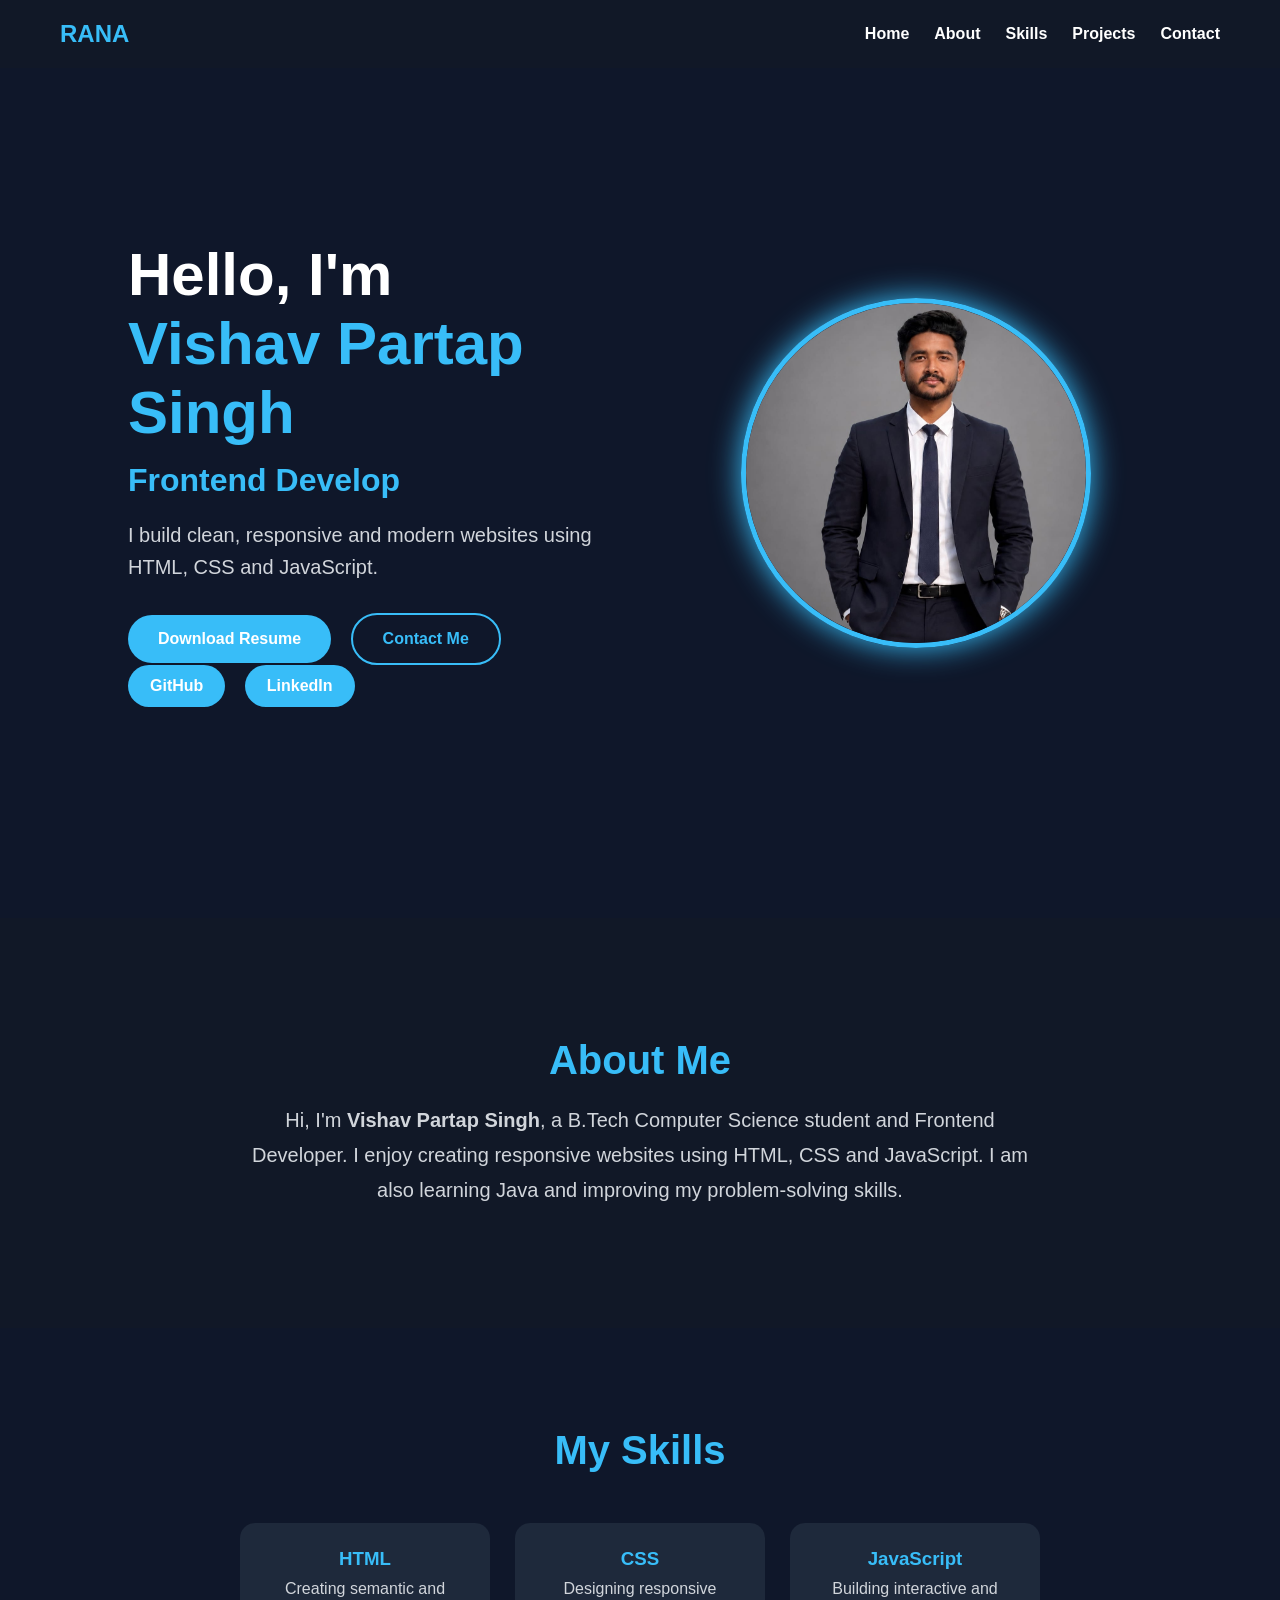
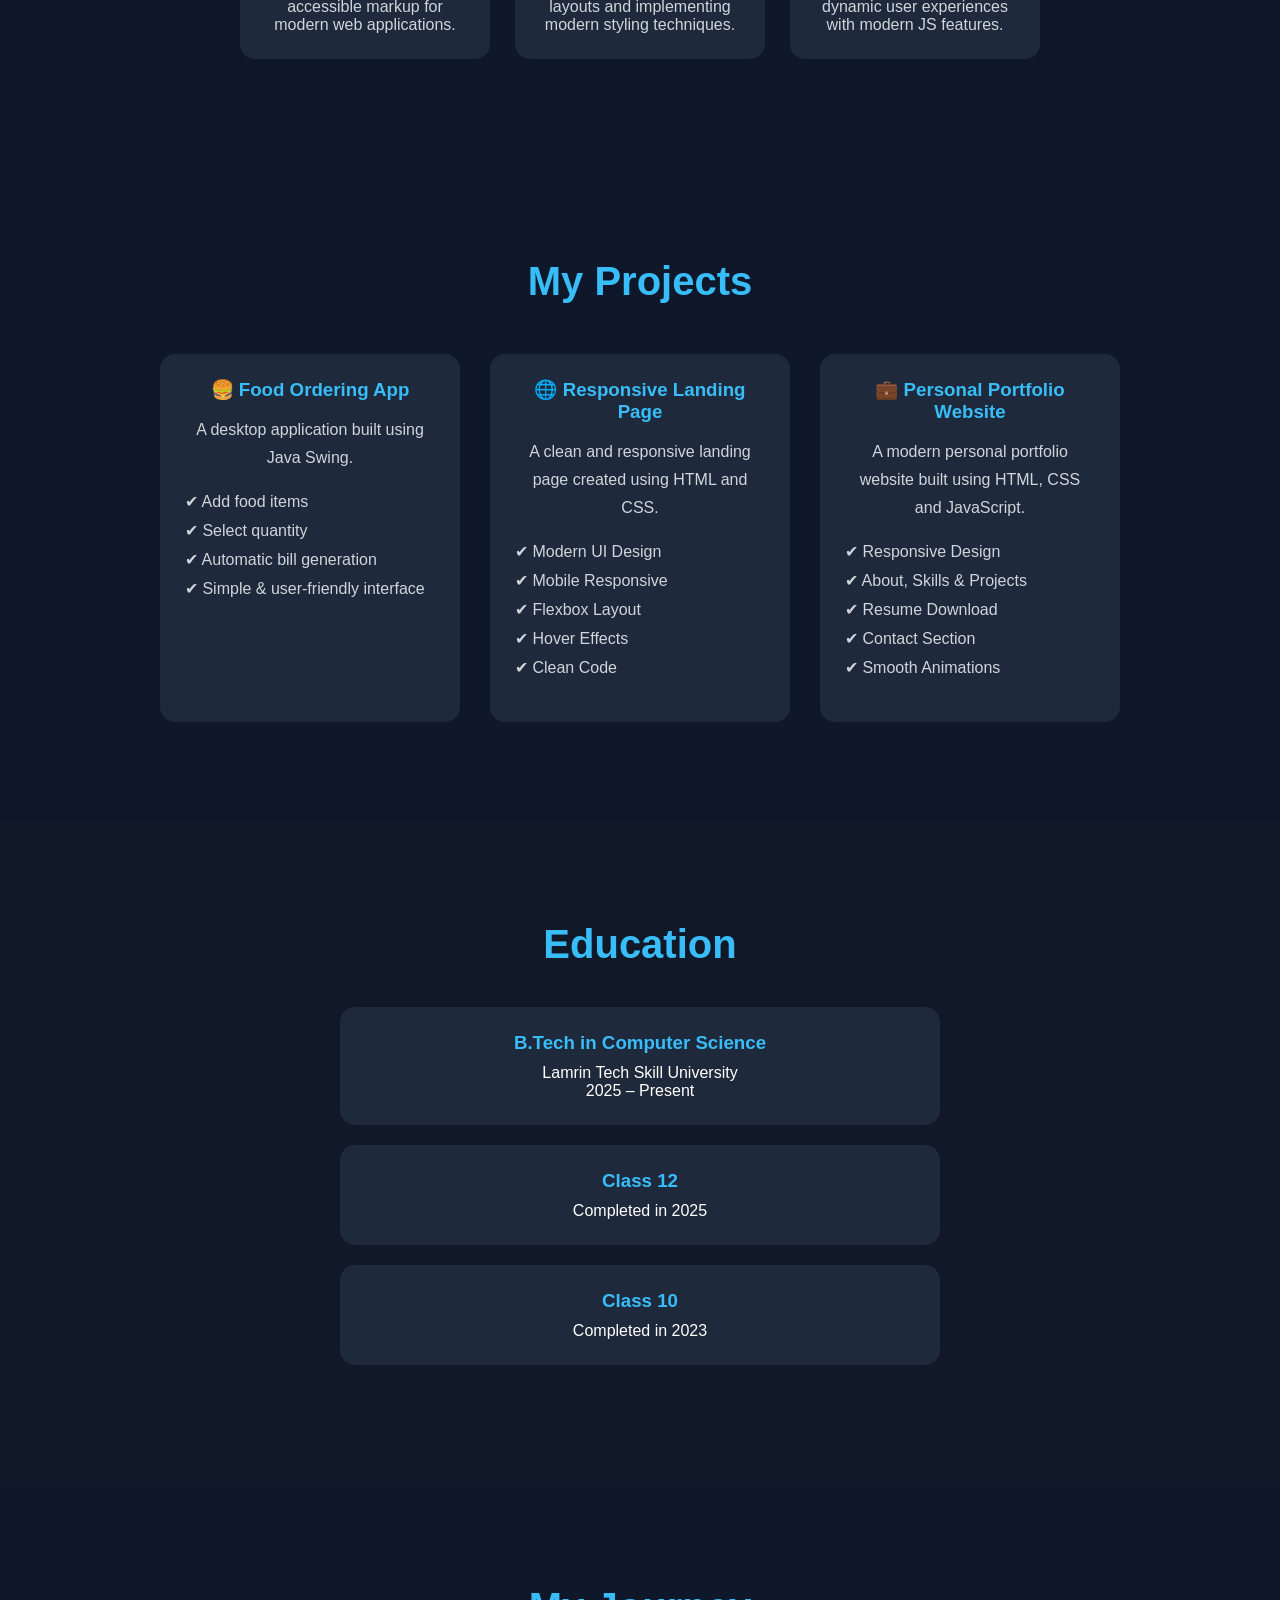
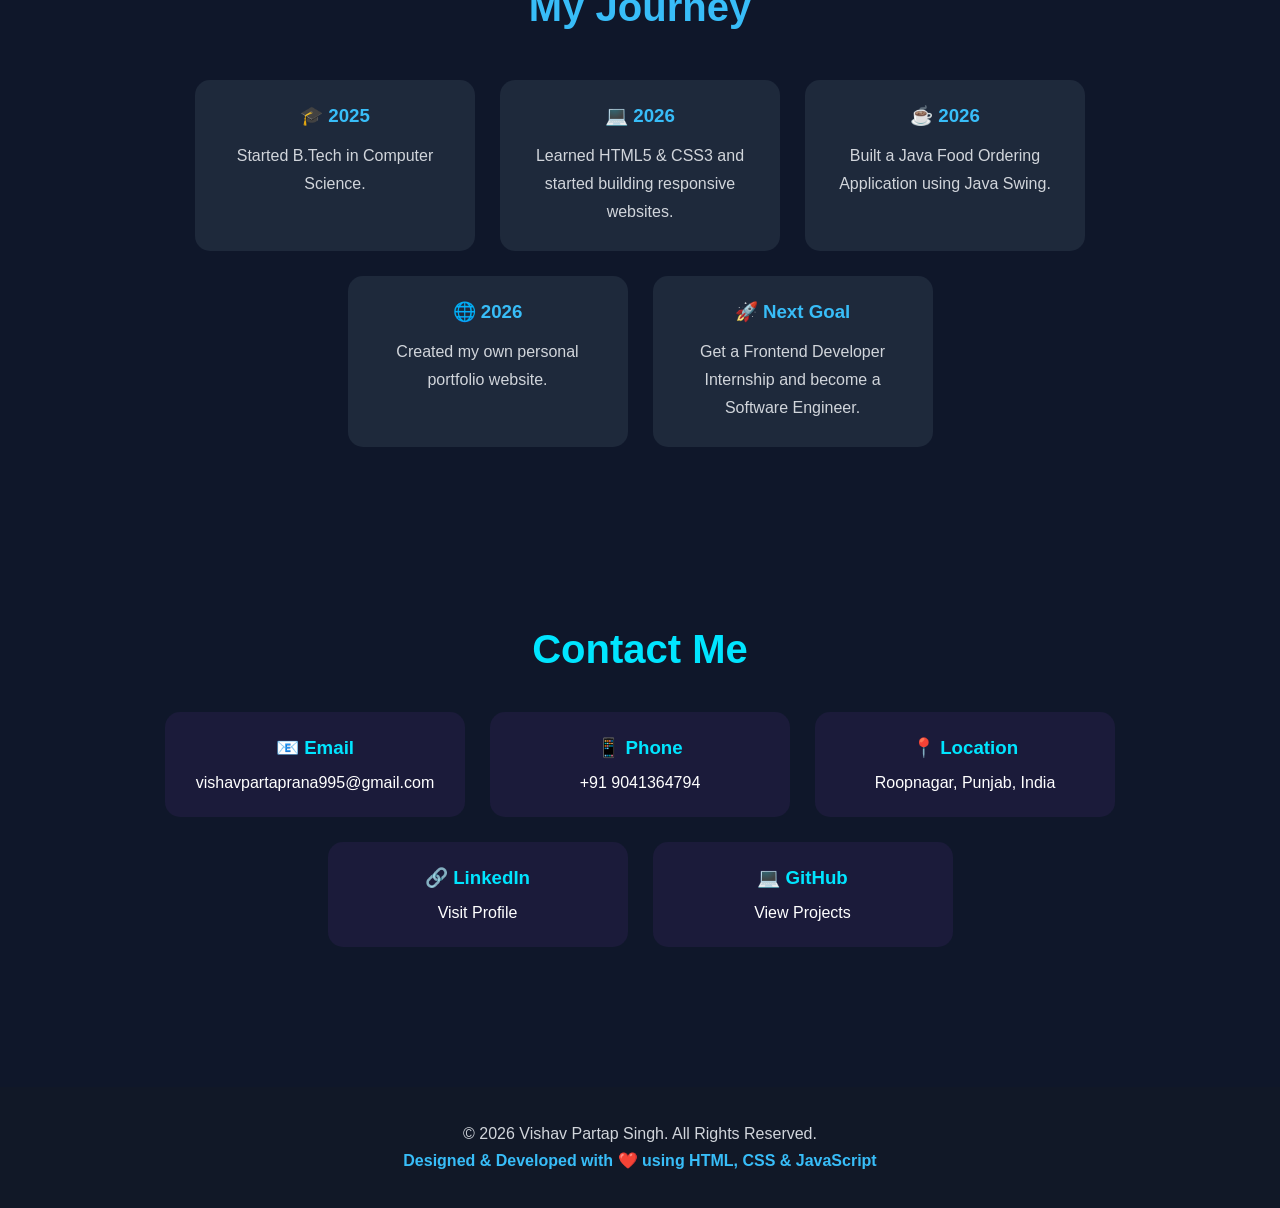
==== index.html @ 8d8c2c5f "Add files via upload" ====
<!DOCTYPE html>
<html lang="en">
<head>
    <meta charset="UTF-8">
    <meta name="viewport" content="width=device-width, initial-scale=1.0">
    <title>Vishav Partap Singh | Portfolio</title>

    <link rel="stylesheet" href="style.css">
</head>
<body>

<header>
    <nav>
        <h2>RANA</h2>

        <ul>
            <li><a href="#home">Home</a></li>
            <li><a href="#about">About</a></li>
            <li><a href="#skills">Skills</a></li>
            <li><a href="#projects">Projects</a></li>
            <li><a href="#contact">Contact</a></li>
        </ul>
    </nav>
</header>

<section id="home">
    <div class="hero">

        <div class="hero-text">
            <h1>Hello, I'm <span>Vishav Partap Singh</span></h1>

           <h2><span id="typing"></span></h2>

            <p>
                I build clean, responsive and modern websites using HTML, CSS and JavaScript.
            </p>

          <a href="resume.pdf/VISHAV RESUME 2026.pdf" download class="btn">
    Download Resume
</a>

<a href="mailto:vishavpartaprana995@gmail.com" class="btn2">
    Contact Me
</a>

<div class="social-links">
    <a href="https://github.com/vishavpartaprana995-lgtm" target="_blank">GitHub</a>
    <a href="https://linkedin.com/in/vishav-partap-singh-bb63ab277" target="_blank">LinkedIn</a>
</div>

        </div>

        <div class="hero-image">
           <img src="profile.jpg" alt="Vishav Partap Singh">
        </div>

    </div>
</section>

<section id="about">
    <h2>About Me</h2>

    <p>
        Hi, I'm <b>Vishav Partap Singh</b>, a B.Tech Computer Science student and Frontend Developer. I enjoy creating responsive websites using HTML, CSS and JavaScript. I am also learning Java and improving my problem-solving skills.
    </p>
</section>

<section id="skills">
    <h2>My Skills</h2>

    <div class="skills-container">
        <div class="skill-card">
            <h3>HTML</h3>
            <p>Creating semantic and accessible markup for modern web applications.</p>
        </div>

        <div class="skill-card">
            <h3>CSS</h3>
            <p>Designing responsive layouts and implementing modern styling techniques.</p>
        </div>

        <div class="skill-card">
            <h3>JavaScript</h3>
            <p>Building interactive and dynamic user experiences with modern JS features.</p>
        </div>
    </div>
</section>

<section id="projects">

    <h2>My Projects</h2>

    <div class="projects-container">

        <div class="project-card">
    <h3>🍔 Food Ordering App</h3>

    <p>
        A desktop application built using Java Swing.
    </p>

    <ul>
        <li>✔ Add food items</li>
        <li>✔ Select quantity</li>
        <li>✔ Automatic bill generation</li>
        <li>✔ Simple & user-friendly interface</li>
    </ul>

</div>

        <div class="project-card">
    <h3>🌐 Responsive Landing Page</h3>

    <p>
        A clean and responsive landing page created using HTML and CSS.
    </p>

    <ul>
        <li>✔ Modern UI Design</li>
        <li>✔ Mobile Responsive</li>
        <li>✔ Flexbox Layout</li>
        <li>✔ Hover Effects</li>
        <li>✔ Clean Code</li>
    </ul>

</div>

        <div class="project-card">
    <h3>💼 Personal Portfolio Website</h3>

    <p>
        A modern personal portfolio website built using HTML, CSS and JavaScript.
    </p>

    <ul>
        <li>✔ Responsive Design</li>
        <li>✔ About, Skills & Projects</li>
        <li>✔ Resume Download</li>
        <li>✔ Contact Section</li>
        <li>✔ Smooth Animations</li>
    </ul>

</div>

</section>

<section id="education">

    <h2>Education</h2>

    <div class="education-card">
        <h3>B.Tech in Computer Science</h3>
        <p>Lamrin Tech Skill University</p>
        <p>2025 – Present</p>
    </div>

    <div class="education-card">
        <h3>Class 12</h3>
        <p>Completed in 2025</p>
    </div>

    <div class="education-card">
        <h3>Class 10</h3>
        <p>Completed in 2023</p>
    </div>

</section>

<section id="journey">

    <h2>My Journey</h2>

    <div class="journey-container">

        <div class="journey-card">
            <h3>🎓 2025</h3>
            <p>Started B.Tech in Computer Science.</p>
        </div>

        <div class="journey-card">
            <h3>💻 2026</h3>
            <p>Learned HTML5 & CSS3 and started building responsive websites.</p>
        </div>

        <div class="journey-card">
            <h3>☕ 2026</h3>
            <p>Built a Java Food Ordering Application using Java Swing.</p>
        </div>

        <div class="journey-card">
            <h3>🌐 2026</h3>
            <p>Created my own personal portfolio website.</p>
        </div>

        <div class="journey-card">
            <h3>🚀 Next Goal</h3>
            <p>Get a Frontend Developer Internship and become a Software Engineer.</p>
        </div>

    </div>

</section>

<section id="contact">
    <h2>Contact Me</h2>

    <div class="contact-container">

        <div class="contact-box">
            <h3>📧 Email</h3>
            <p>vishavpartaprana995@gmail.com</p>
        </div>

        <div class="contact-box">
            <h3>📱 Phone</h3>
            <p>+91 9041364794</p>
        </div>

        <div class="contact-box">
            <h3>📍 Location</h3>
            <p>Roopnagar, Punjab, India</p>
        </div>

        <div class="contact-box">
            <h3>🔗 LinkedIn</h3>
            <a href="https://www.linkedin.com/in/vishav-partap-singh-bb63ab277?utm_source=share_via&utm_content=profile&utm_medium=member_android" target="_blank">Visit Profile</a>
        </div>

        <div class="contact-box">
            <h3>💻 GitHub</h3>
            <a href="https://github.com/vishavpartap" target="_blank">View Projects</a>
        </div>

    </div>
</section>

<footer>
    <p>© 2026 Vishav Partap Singh. All Rights Reserved.</p>

    <p>Designed & Developed with ❤️ using HTML, CSS & JavaScript</p>
</footer>

<script src="script.js"></script>

</body>
</html>
---- style.css ----
*{
    margin:0;
    padding:0;
    box-sizing:border-box;
    font-family:Arial, sans-serif;
}

body{
    background:#0f172a;
    color:white;
}

header{
    background:#111827;
    padding:20px 60px;
    position:sticky;
    top:0;
    z-index:1000;
}

nav{
    display:flex;
    justify-content:space-between;
    align-items:center;
}

nav h2{
    color:#38bdf8;
}

nav ul{
    display:flex;
    list-style:none;
}

nav ul li{
    margin-left:25px;
}

nav ul li a{
    color:white;
    text-decoration:none;
    font-weight:bold;
}

nav ul li a:hover{
    color:#38bdf8;
}

.hero{
    margin-bottom:40px;
    min-height:90vh;
    display:flex;
    justify-content:space-between;
    align-items:center;
    padding:0 10%;
    gap:80px;
}

.hero-text{
    flex:1;
    max-width:600px;
}

.hero-text h1{
    font-size:60px;
    margin-bottom:15px;
}

.hero-text span{
    color:#38bdf8;
}

.hero-text h2{
    font-size:32px;
    margin-bottom:20px;
}

.hero-text p{
    font-size:20px;
    color:#d1d5db;
    margin-bottom:30px;
    line-height:1.6;
}

.hero-image{
    flex:1;
    display:flex;
    justify-content:center;
}

.hero-image img{
    width:350px;
    height:350px;
    object-fit:cover;
    border-radius:50%;
    border:5px solid #38bdf8;
    box-shadow:0 0 30px #38bdf8;
}

button{
    background:#38bdf8;
    color:white;
    border:none;
    padding:15px 35px;
    border-radius:30px;
    font-size:18px;
    cursor:pointer;
}

button:hover{
    background:#0ea5e9;
}

#about{
    padding:100px 10%;
    text-align:center;
    background:#111827;
}

#about h2{
    font-size:40px;
    color:#38bdf8;
    margin-bottom:25px;
}

#about p{
    max-width:800px;
    margin:auto;
    font-size:20px;
    line-height:35px;
    color:#d1d5db;
}

#skills{
    padding:100px 10%;
    text-align:center;
}

#skills h2{
    color:#38bdf8;
    font-size:40px;
    margin-bottom:50px;
}

.skills-container{
    display:flex;
    justify-content:center;
    gap:25px;
    flex-wrap:wrap;
}

.skill-card{
    width:250px;
    background:#1e293b;
    padding:25px;
    border-radius:15px;
    transition:0.3s;
}

.skill-card:hover{
    transform:translateY(-10px);
    box-shadow:0 0 20px #38bdf8;
}

.skill-card h3{
    color:#38bdf8;
    margin-bottom:10px;
}

.skill-card p{
    color:#d1d5db;
}
#about{
    padding:120px 10%;
    background:#111827;
    text-align:center;
}

#about h2{
    font-size:40px;
    color:#38bdf8;
    margin-bottom:20px;
}

#about p{
    max-width:800px;
    margin:auto;
    font-size:20px;
    color:#d1d5db;
    line-height:35px;
}
#projects{
    padding:100px 10%;
    background:#0f172a;
    text-align:center;
}

#projects h2{
    font-size:40px;
    color:#38bdf8;
    margin-bottom:50px;
}

.projects-container{
    display:flex;
    justify-content:center;
    gap:30px;
    flex-wrap:wrap;
}

.project-card{
    width:300px;
    background:#1e293b;
    padding:25px;
    border-radius:15px;
    transition:0.3s;
}

.project-card:hover{
    transform:translateY(-10px);
    box-shadow:0 0 20px #38bdf8;
}

.project-card h3{
    color:#38bdf8;
    margin-bottom:15px;
}

.project-card p{
    color:#d1d5db;
    line-height:28px;
}
#contact{
    padding:80px 10%;
    text-align:center;
}

#contact h2{
    font-size:40px;
    margin-bottom:40px;
    color:#00e5ff;
}

.contact-container{
    display:flex;
    flex-wrap:wrap;
    justify-content:center;
    gap:25px;
}

.contact-box{
    width:300px;
    background:#1b1b3a;
    padding:25px;
    border-radius:15px;
    transition:.3s;
    overflow-wrap: break-word;
}

.contact-box:hover{
    transform:translateY(-8px);
    box-shadow:0 0 20px #00e5ff;
}

.contact-box h3{
    margin-bottom:15px;
    color:#00e5ff;
}

.contact-box p,
.contact-box a{
    color:white;
    text-decoration:none;
    word-break: breal-all;
}
footer{
    background:#111827;
    text-align:center;
    padding:30px 20px;
    margin-top:60px;
}

footer p{
    color:#d1d5db;
    margin:8px 0;
    font-size:16px;
}

footer p:last-child{
    color:#38bdf8;
    font-weight:bold;
}
.btn{
    display:inline-block;
    background:#38bdf8;
    color:white;
    padding:15px 30px;
    border-radius:30px;
    text-decoration:none;
    margin-right:15px;
    transition:0.3s;
    font-weight:bold;
}

.btn:hover{
    background:#0ea5e9;
    transform:translateY(-5px);
}

.btn2{
    display:inline-block;
    background:transparent;
    color:#38bdf8;
    border:2px solid #38bdf8;
    padding:15px 30px;
    border-radius:30px;
    text-decoration:none;
    transition:0.3s;
    font-weight:bold;
}

.btn2:hover{
    background:#38bdf8;
    color:white;
}
#typing{
    color:#38bdf8;
    font-weight:bold;
}
#education{
    padding:100px 10%;
    text-align:center;
    background:#111827;
}

#education h2{
    color:#38bdf8;
    font-size:40px;
    margin-bottom:40px;
}

.education-card{
    max-width:600px;
    margin:20px auto;
    background:#1e293b;
    padding:25px;
    border-radius:15px;
    transition:.3s;
}

.education-card:hover{
    transform:translateY(-8px);
    box-shadow:0 0 20px #38bdf8;
}

.education-card h3{
    color:#38bdf8;
    margin-bottom:10px;
}
.social-links a{
    display:inline-block;
    margin-right:15px;
    padding:12px 22px;
    background:#38bdf8;
    color:white;
    border-radius:30px;
    text-decoration:none;
    transition:0.3s;
    font-weight:bold;
}

.social-links a:hover{
    background:#0ea5e9;
    transform:translateY(-5px);
}
.hero-image img{
    animation: float 3s ease-in-out infinite;
}

@keyframes float{
    0%{
        transform:translateY(0px);
    }

    50%{
        transform:translateY(-15px);
    }

    100%{
        transform:translateY(0px);
    }
}
body{
    animation:fadeIn 1s;
}

@keyframes fadeIn{
    from{
        opacity:0;
    }

    to{
        opacity:1;
    }
}
#journey{
    padding:100px 10%;
    background:#0f172a;
    text-align:center;
}

#journey h2{
    color:#38bdf8;
    font-size:40px;
    margin-bottom:50px;
}

.journey-container{
    display:flex;
    flex-wrap:wrap;
    justify-content:center;
    gap:25px;
}

.journey-card{
    width:280px;
    background:#1e293b;
    padding:25px;
    border-radius:15px;
    transition:0.3s;
}

.journey-card:hover{
    transform:translateY(-10px);
    box-shadow:0 0 20px #38bdf8;
}

.journey-card h3{
    color:#38bdf8;
    margin-bottom:15px;
}

.journey-card p{
    color:#d1d5db;
    line-height:28px;
}
.project-card ul{
    list-style:none;
    text-align:left;
    margin:20px 0;
}

.project-card li{
    margin:10px 0;
    color:#d1d5db;
}
@media(max-width:768px){

    nav{
        flex-direction:column;
    }

    nav ul{
        flex-direction:column;
        gap:15px;
        margin-top:20px;
    }

    .hero{
        flex-direction:column-reverse;
        text-align:center;
        padding:50px 10%;
    }

    .hero-text h1{
        font-size:40px;
    }

    .hero-image img{
        width:250px;
        margin-bottom:30px;
    }

    .skills-container,
    .projects-container,
    .contact-container{
        flex-direction:column;
        align-items:center;
    }

    .skill-card,
    .project-card,
    .contact-box{
        width:100%;
        max-width:350px;
    }
}
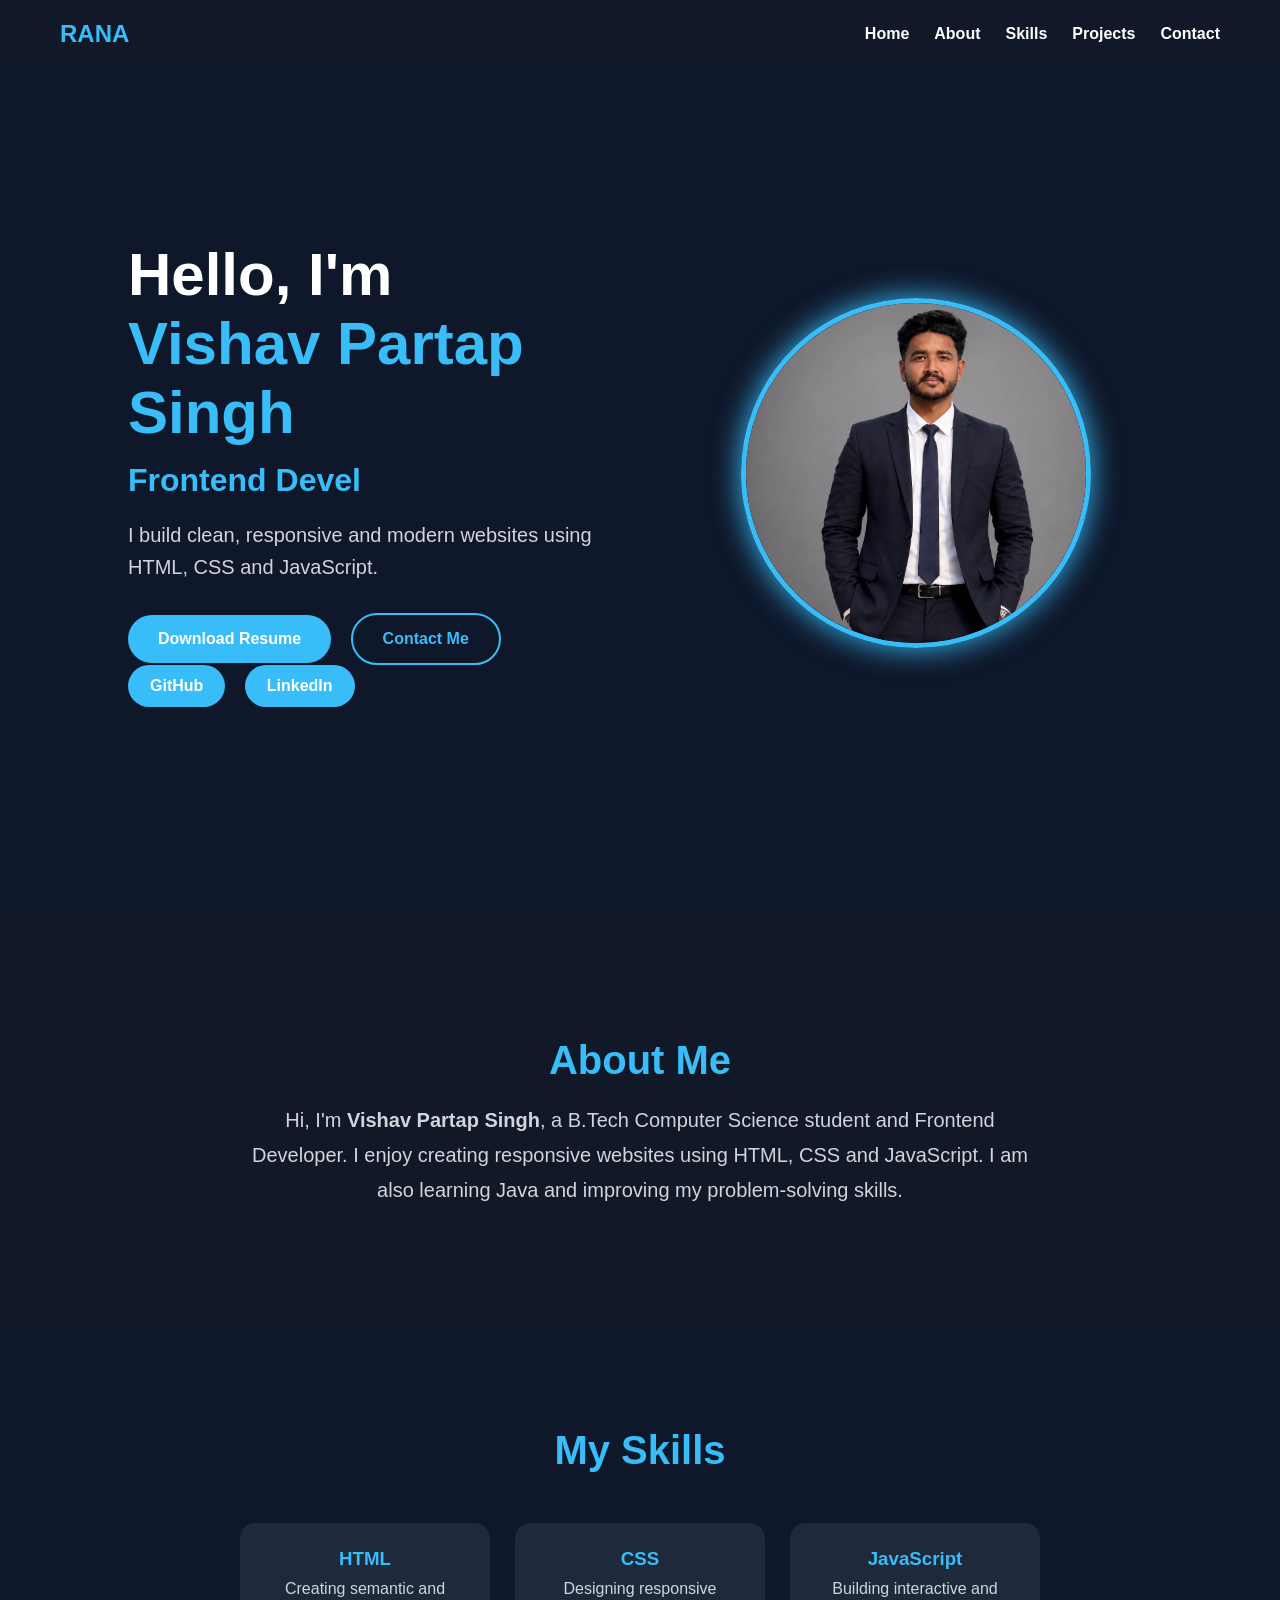
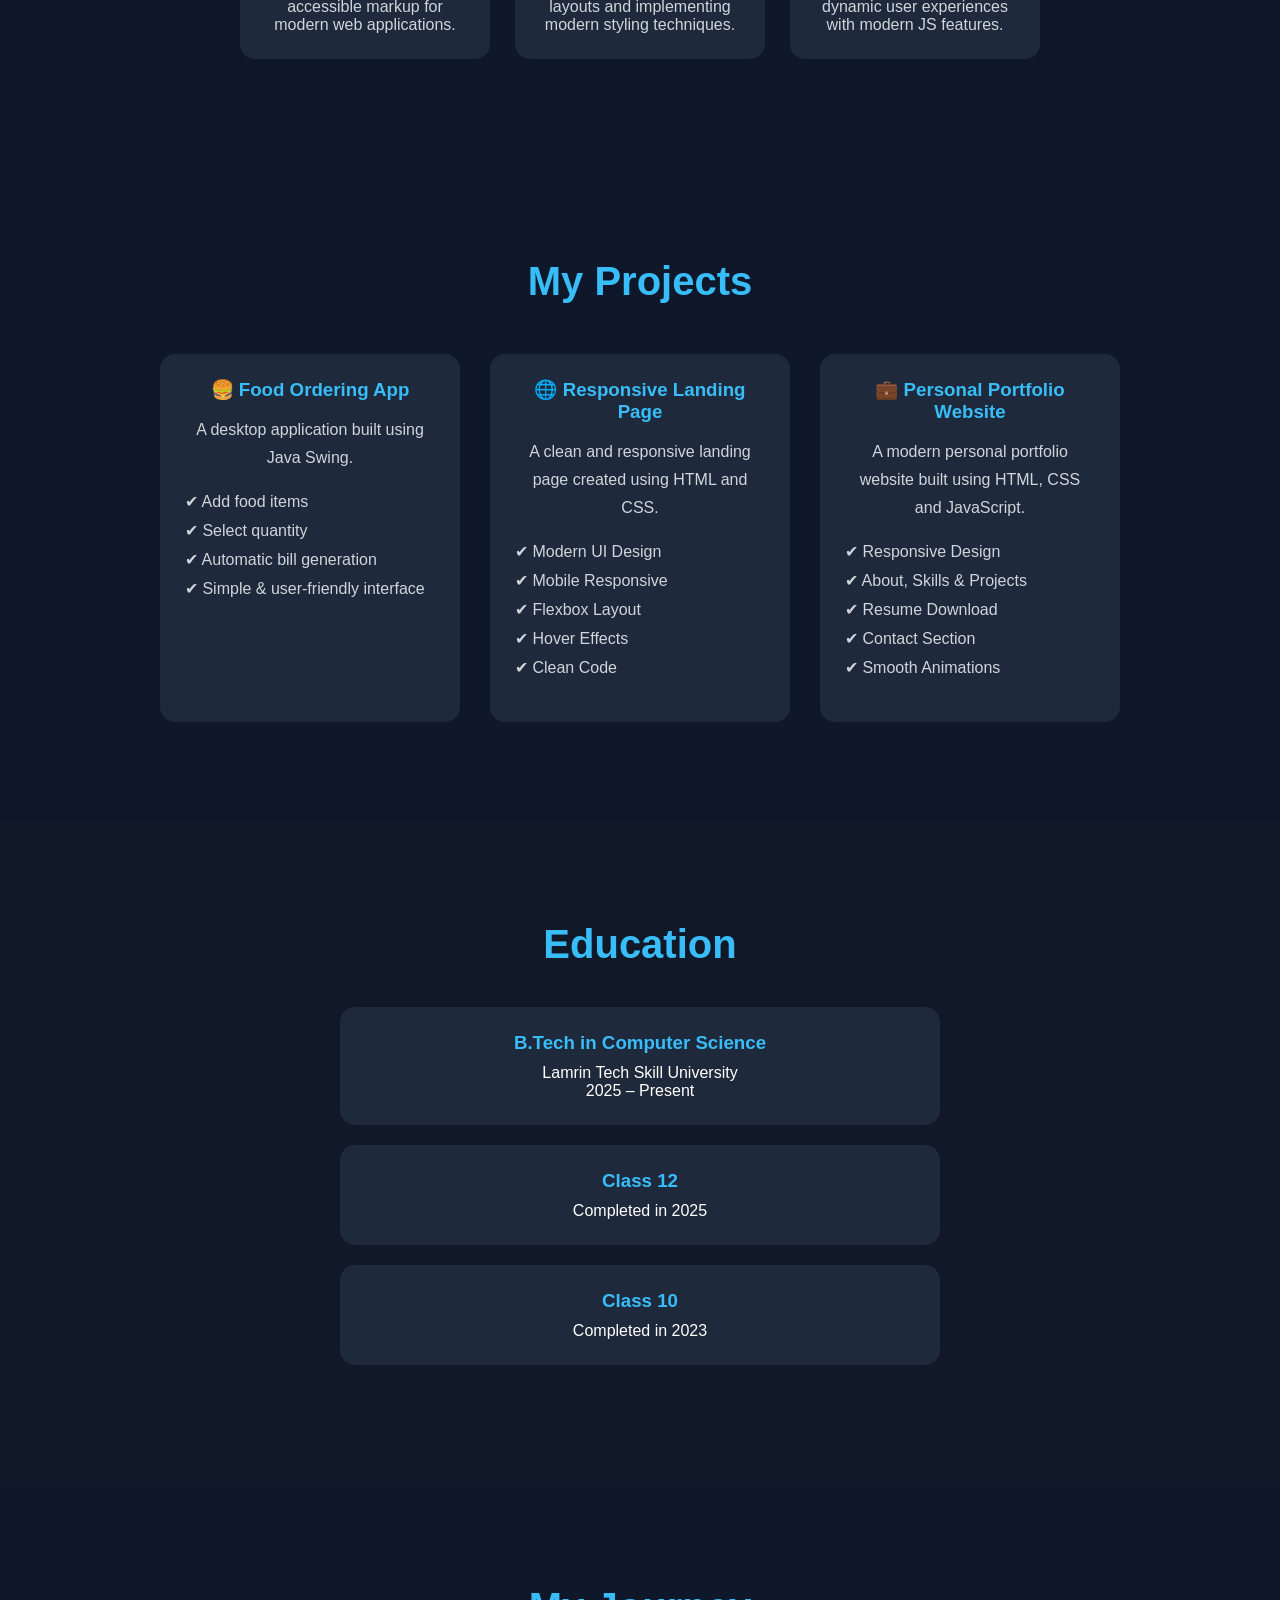
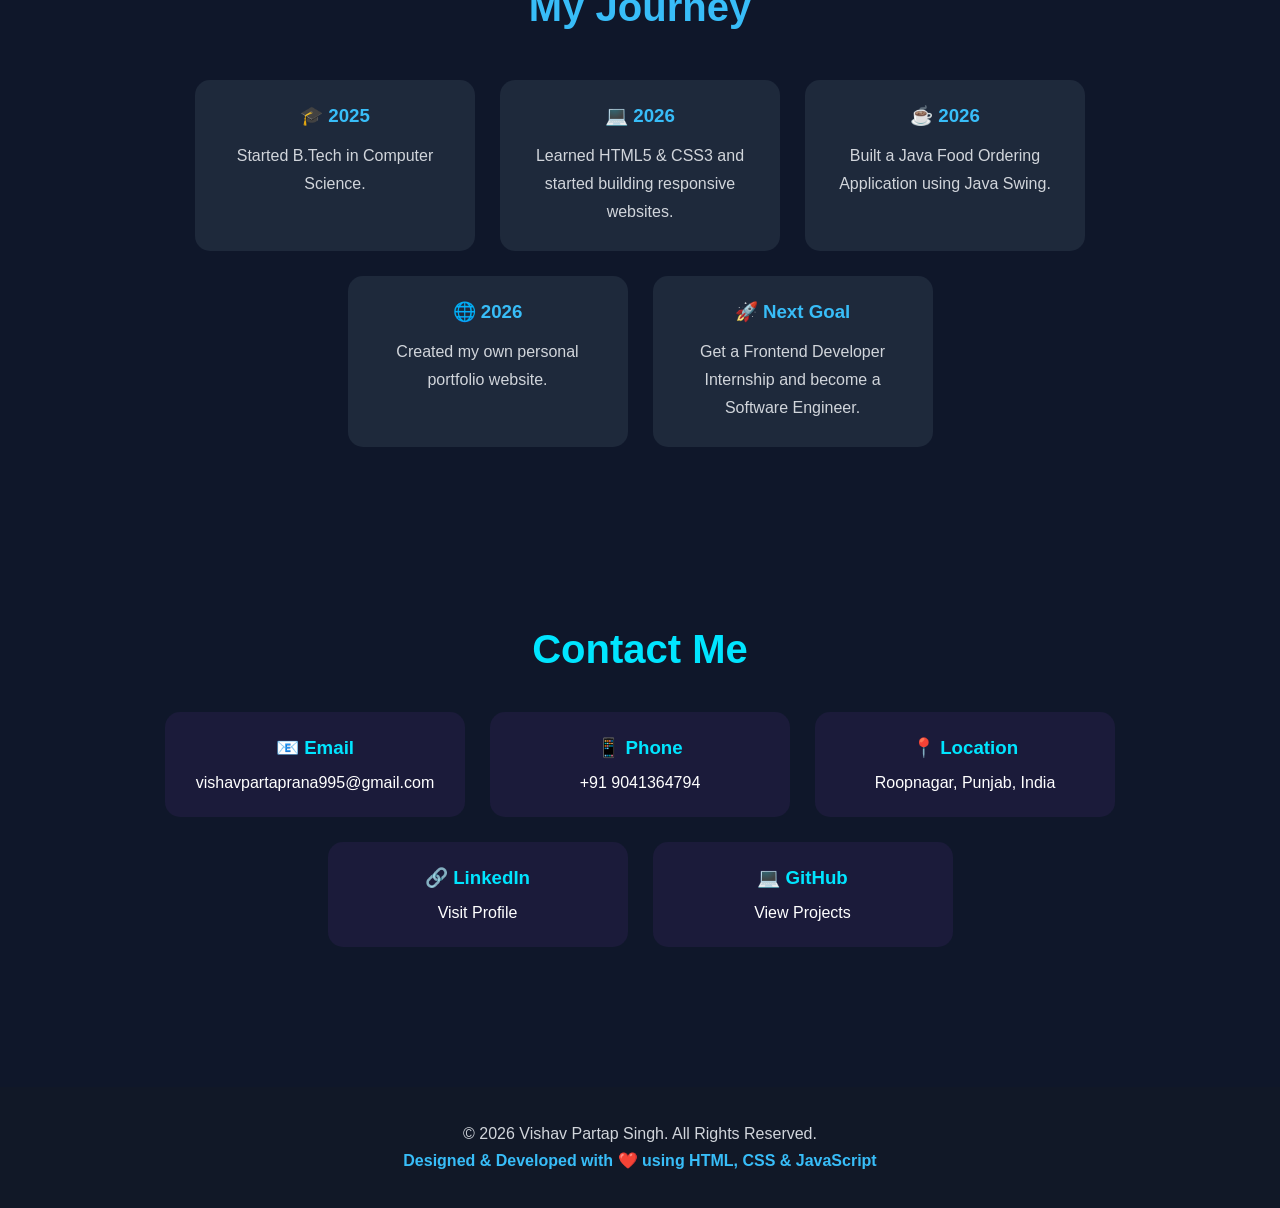
==== commit c7f688ad: "Add files via upload" ====
--- a/index.html
+++ b/index.html
@@ -35,7 +35,7 @@
                 I build clean, responsive and modern websites using HTML, CSS and JavaScript.
             </p>
 
-          <a href="resume.pdf/VISHAV RESUME 2026.pdf" download class="btn">
+          <a href="resume.pdf/VISHAV RESUME 2026.pdf RESUME 2026.pdf " download class="btn">
     Download Resume
 </a>
 
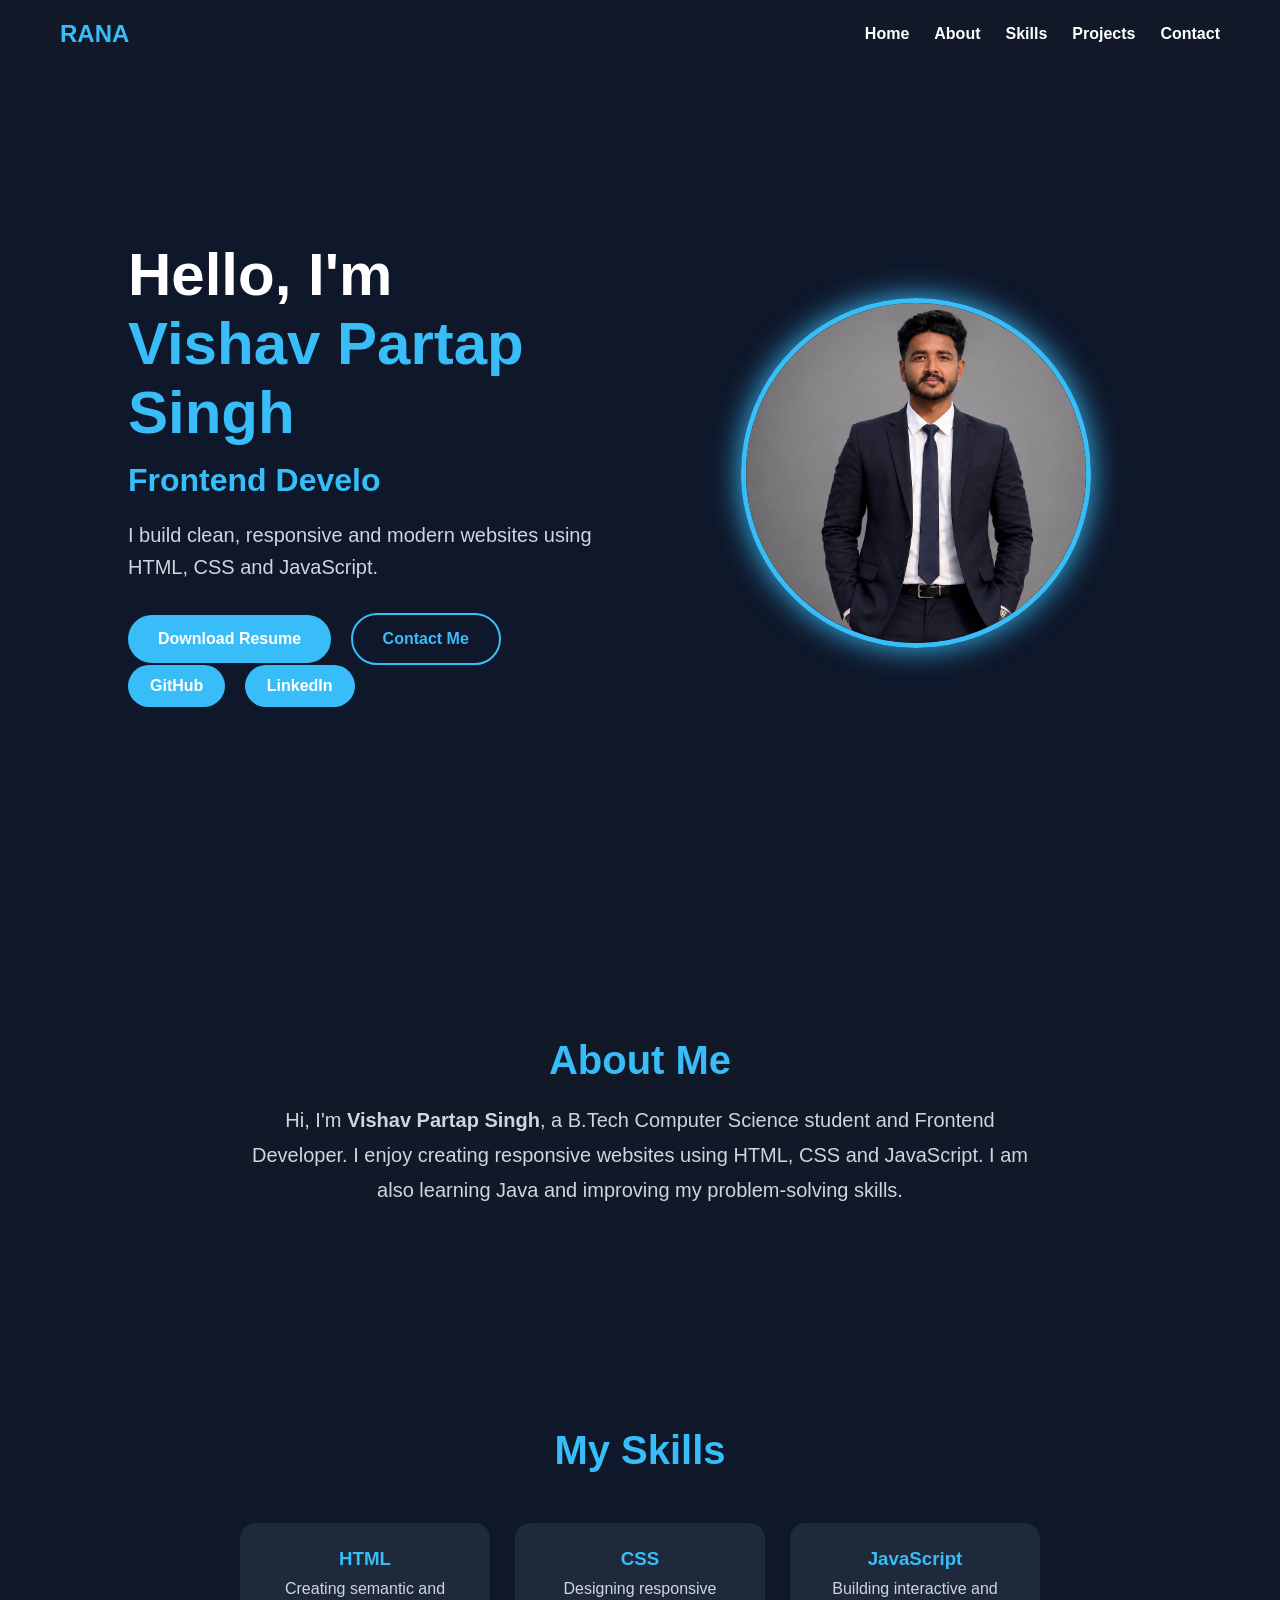
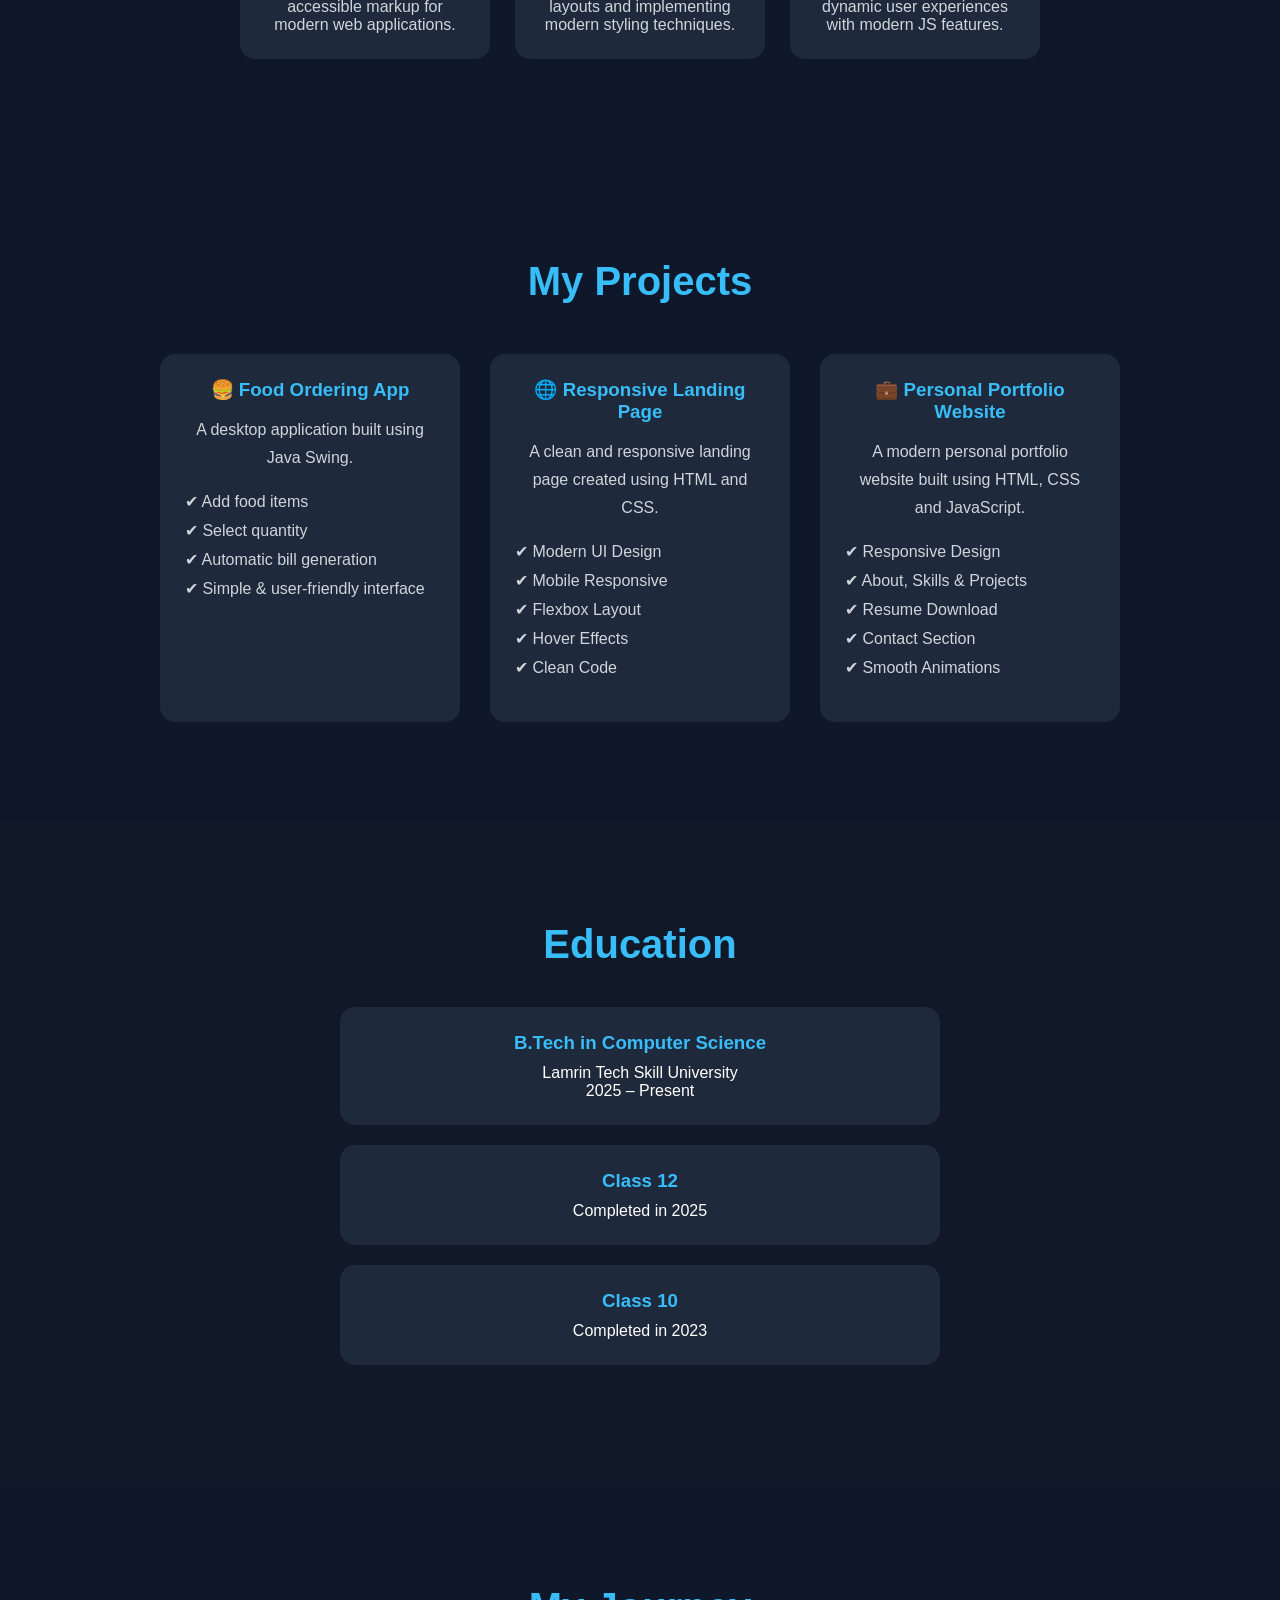
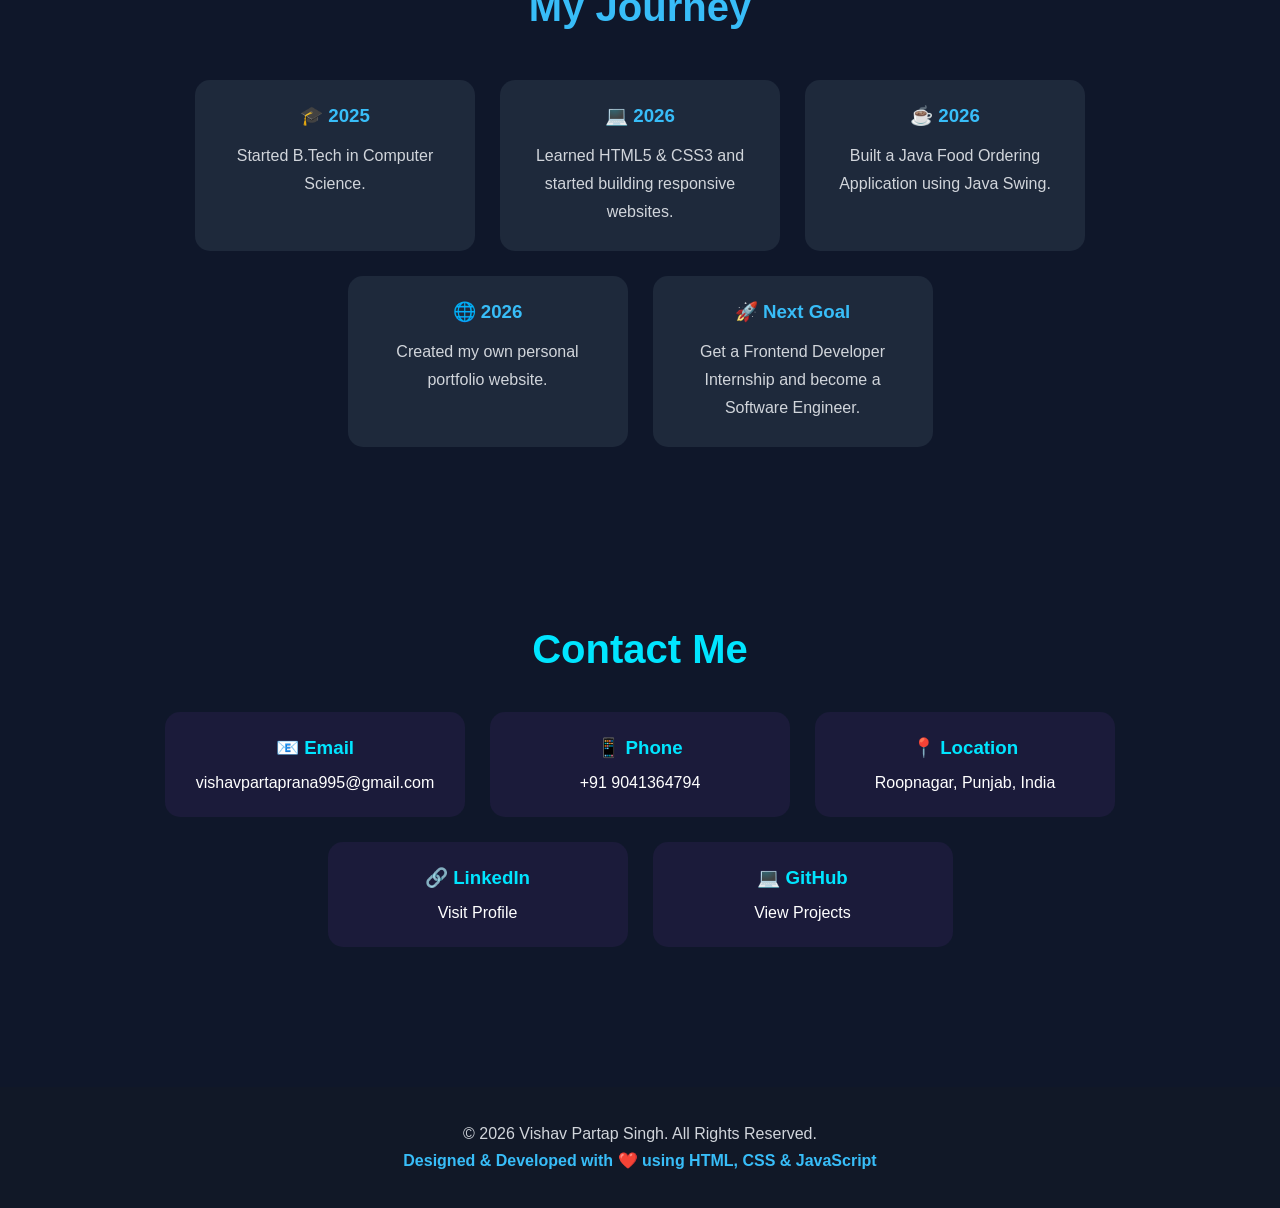
==== commit 0ae4a31a: "Add files via upload" ====
--- a/index.html
+++ b/index.html
@@ -35,7 +35,7 @@
                 I build clean, responsive and modern websites using HTML, CSS and JavaScript.
             </p>
 
-          <a href="resume.pdf/VISHAV RESUME 2026.pdf RESUME 2026.pdf " download class="btn">
+          <a href="resume.pdf/VISHAV RESUME 2026.pdf" download class="btn">
     Download Resume
 </a>
 
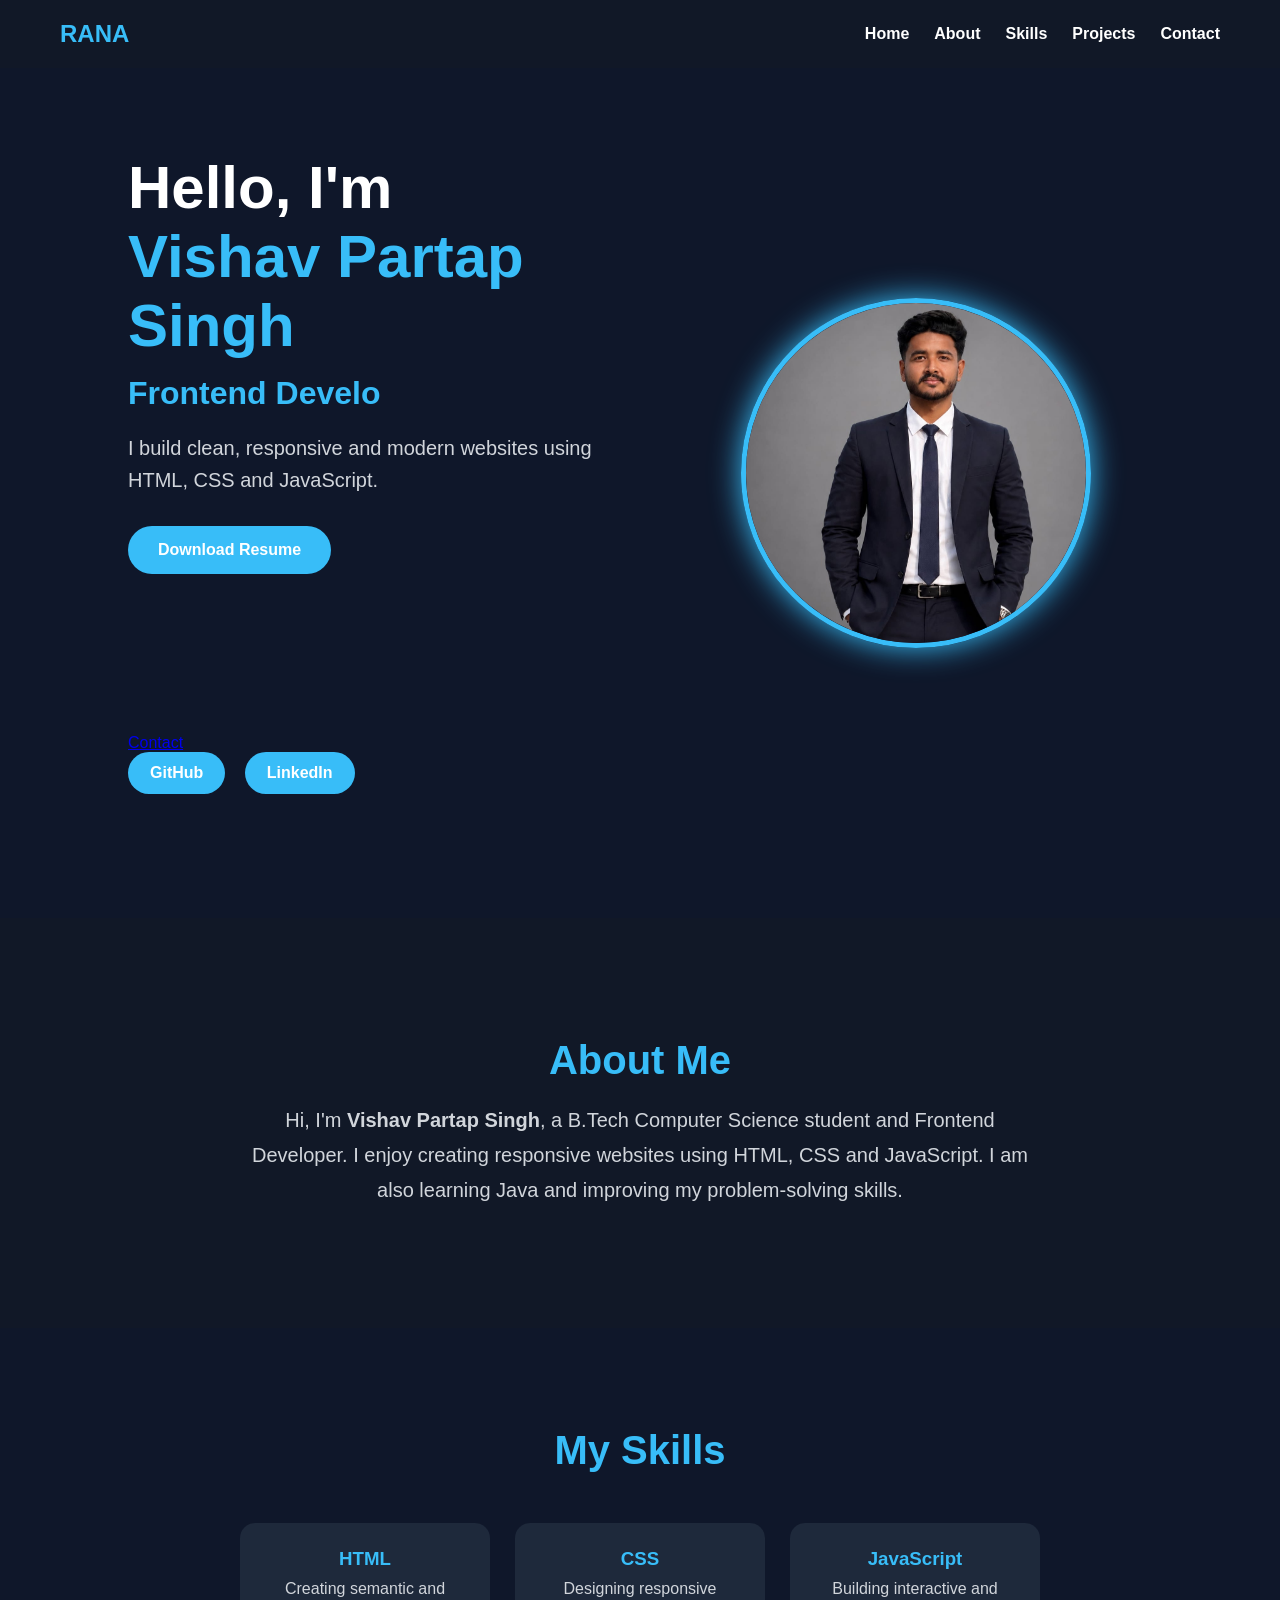
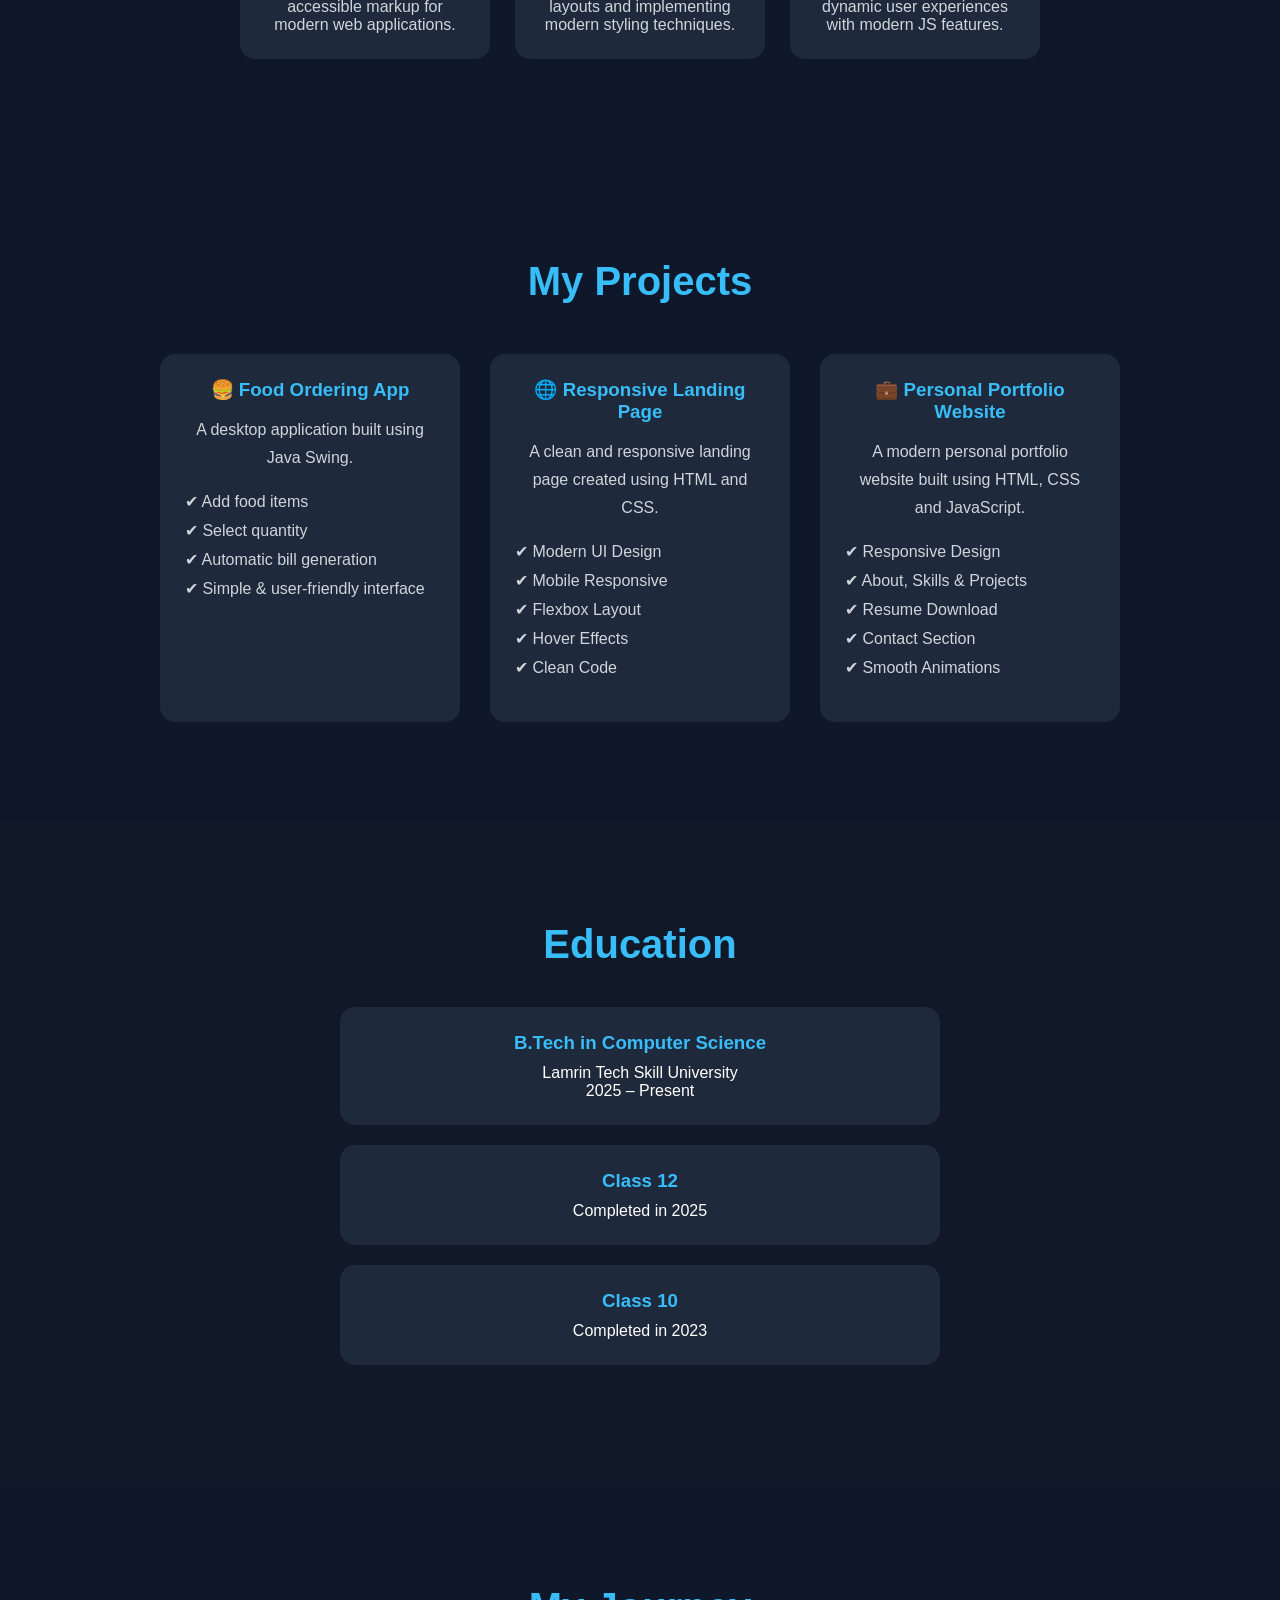
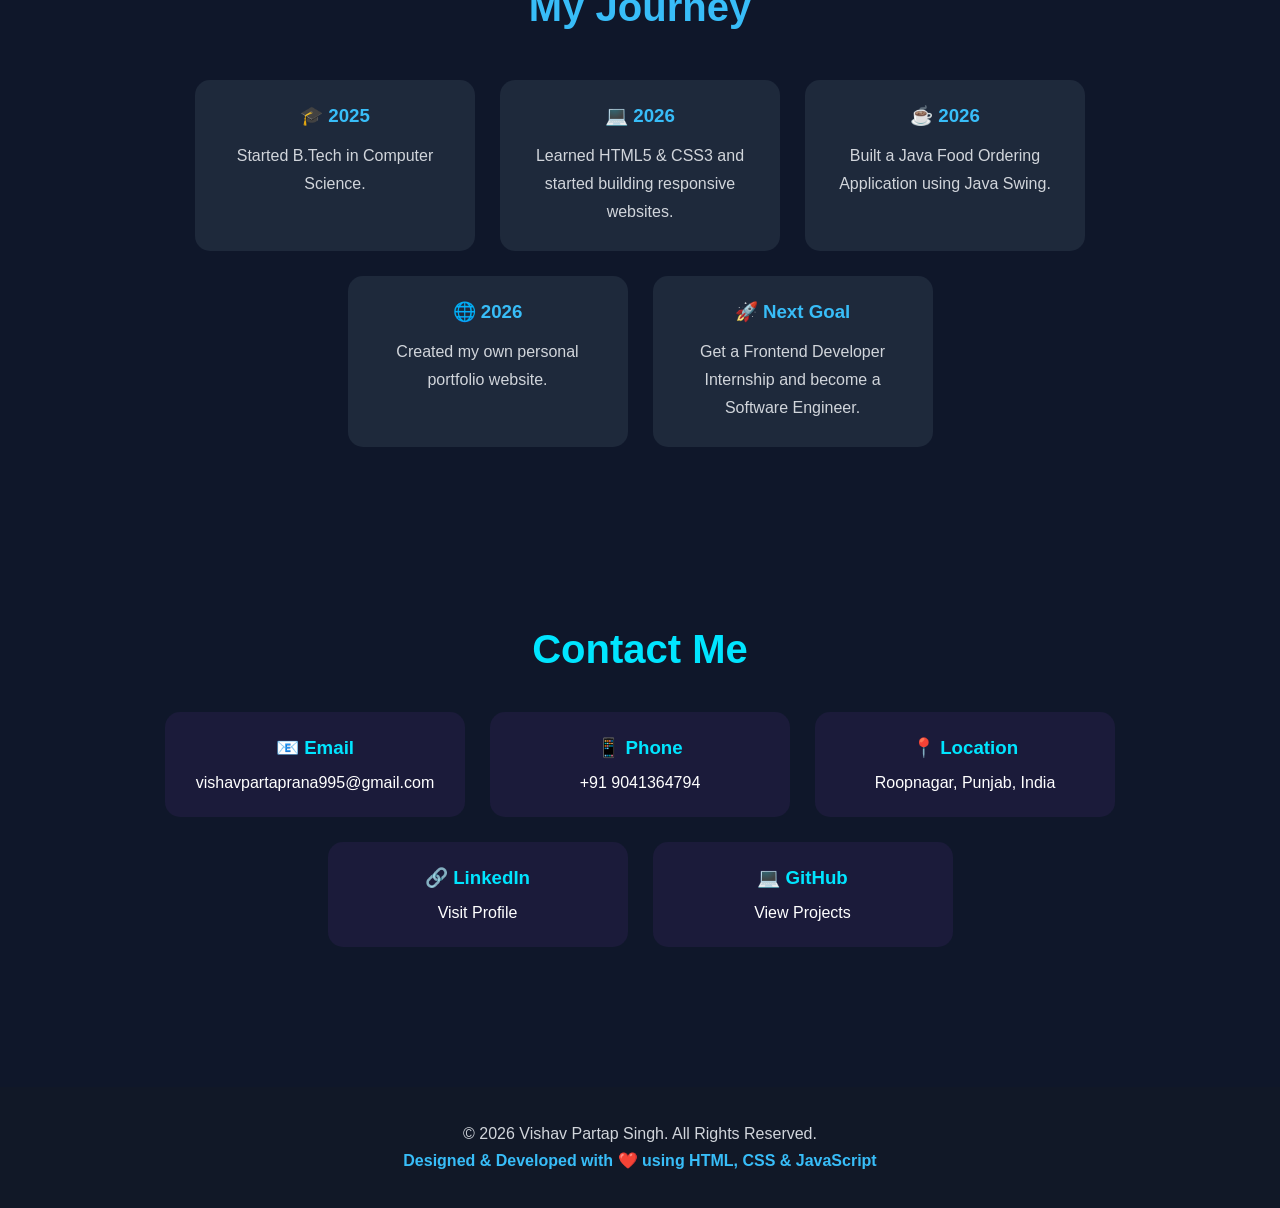
==== commit ea25aa42: "Add files via upload" ====
--- a/index.html
+++ b/index.html
@@ -35,13 +35,10 @@
                 I build clean, responsive and modern websites using HTML, CSS and JavaScript.
             </p>
 
-          <a href="resume.pdf/VISHAV RESUME 2026.pdf" download class="btn">
-    Download Resume
-</a>
-
-<a href="mailto:vishavpartaprana995@gmail.com" class="btn2">
-    Contact Me
-</a>
+      <a href="resume/resume.pdf" download class="btn">Download Resume</a>
+
+      <section id="contact"></section>
+<a href="#contact">Contact</a>
 
 <div class="social-links">
     <a href="https://github.com/vishavpartaprana995-lgtm" target="_blank">GitHub</a>
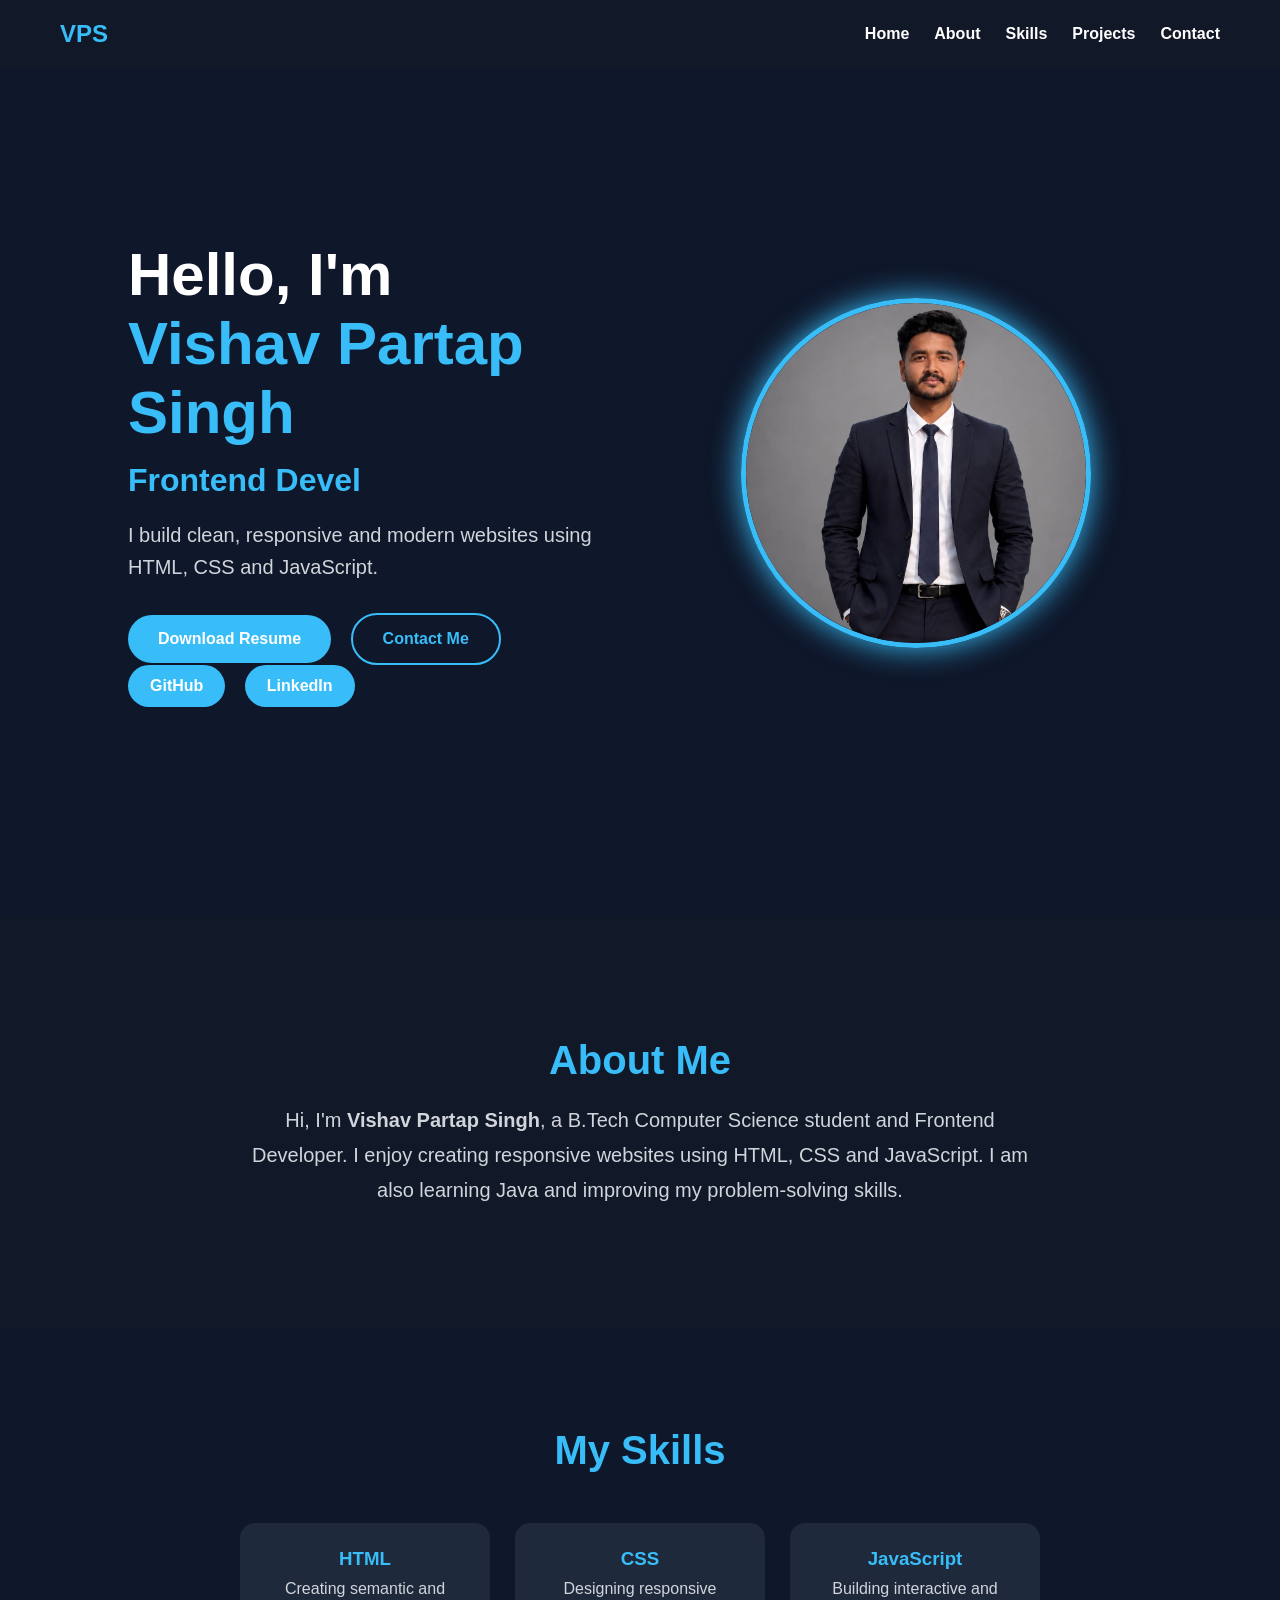
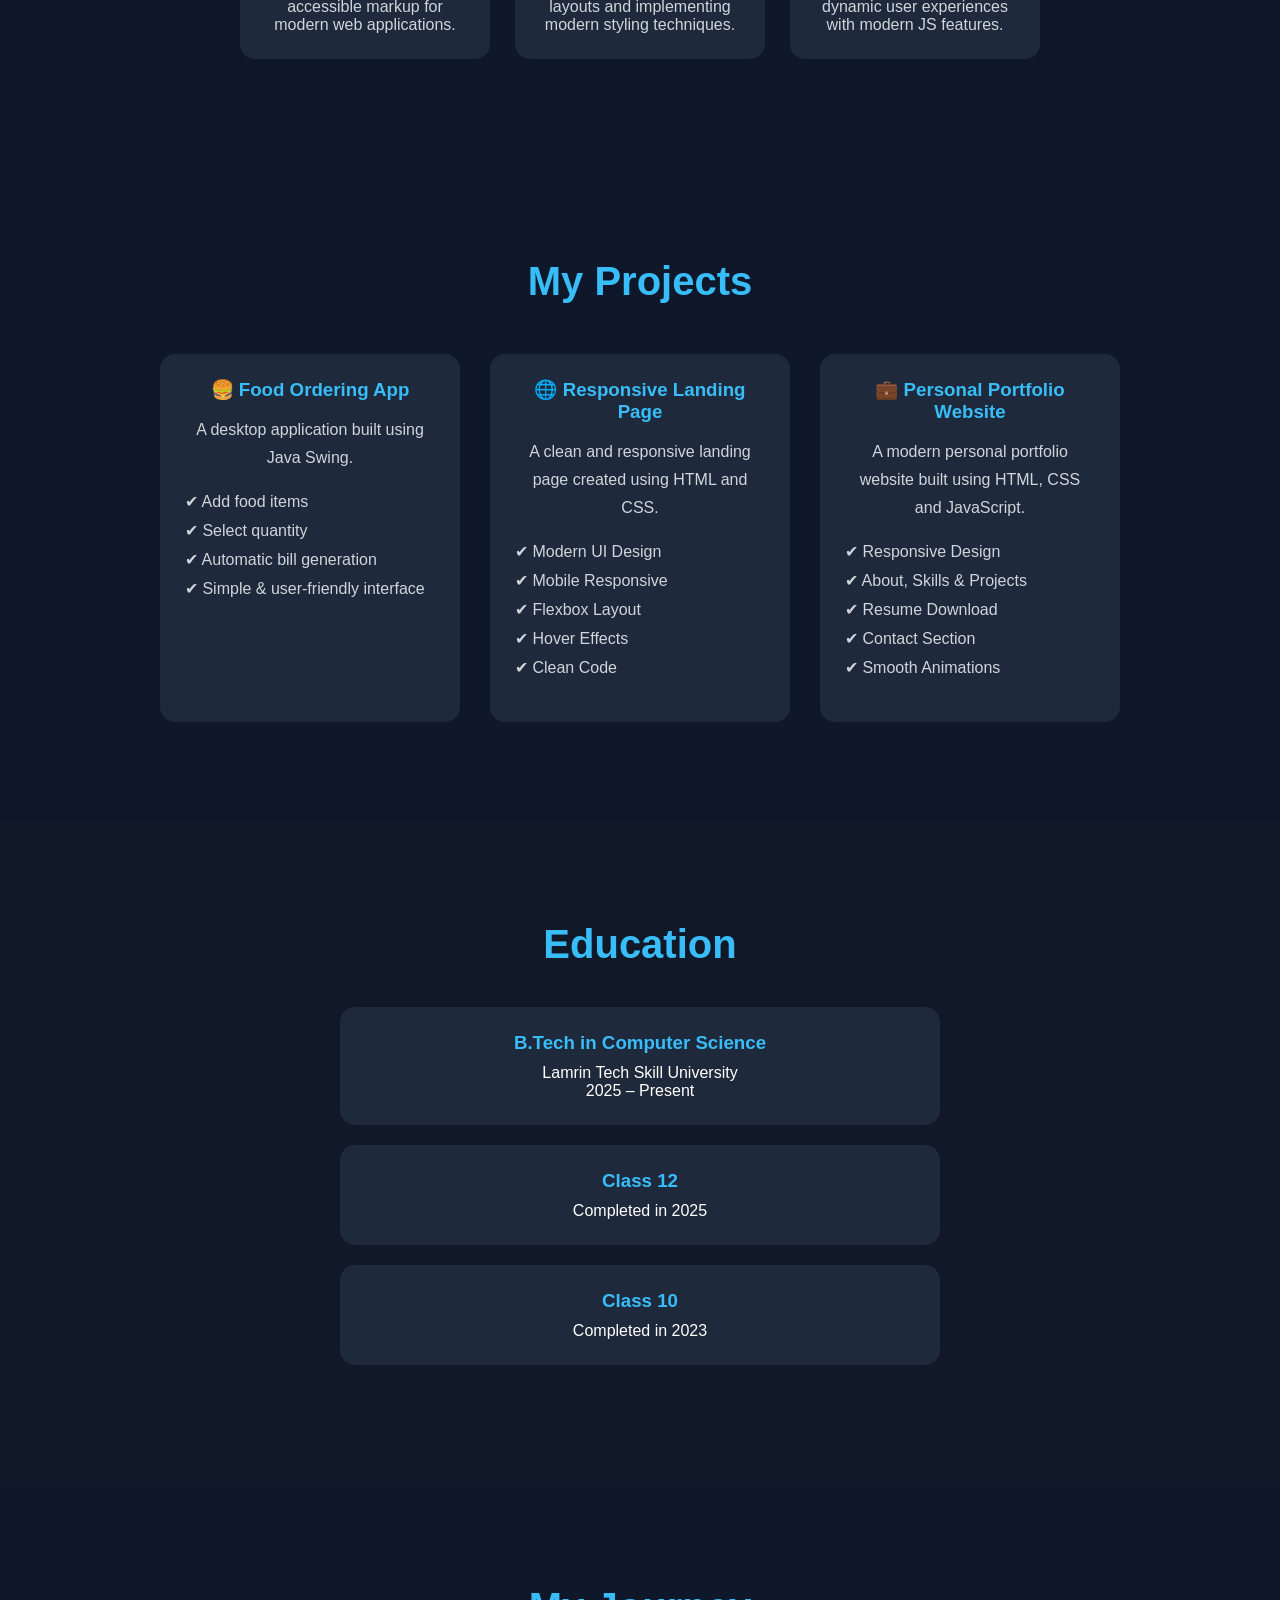
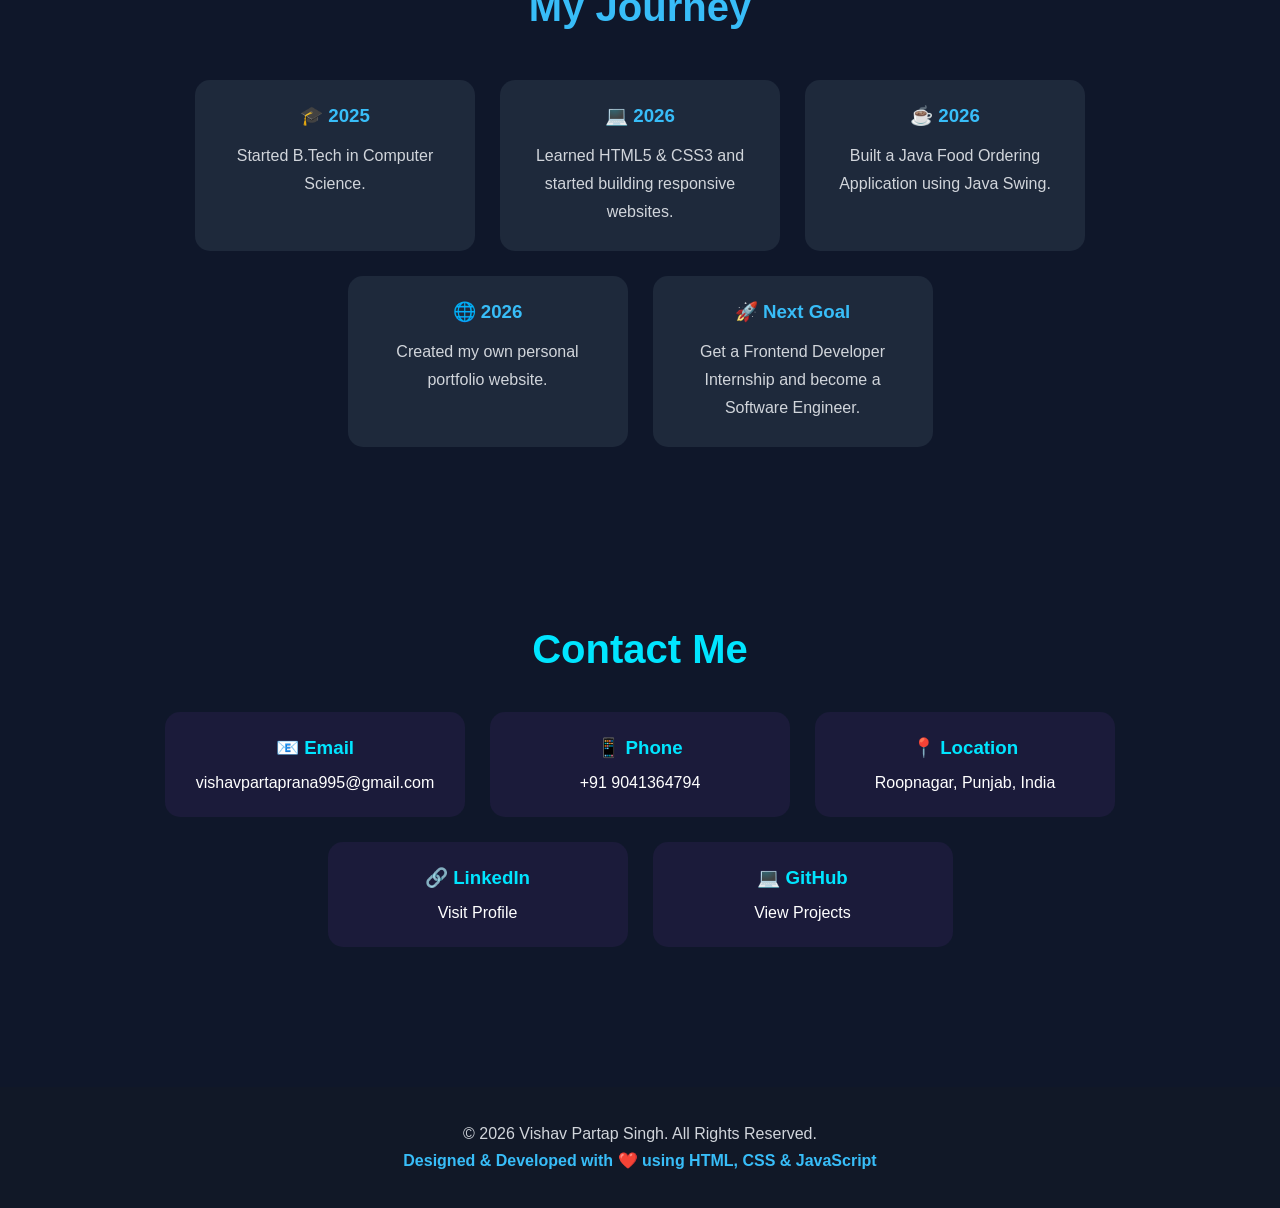
==== commit 093ad01b: "Add files via upload" ====
--- a/index.html
+++ b/index.html
@@ -11,7 +11,7 @@
 
 <header>
     <nav>
-        <h2>RANA</h2>
+        <h2>VPS</h2>
 
         <ul>
             <li><a href="#home">Home</a></li>
@@ -35,10 +35,13 @@
                 I build clean, responsive and modern websites using HTML, CSS and JavaScript.
             </p>
 
-      <a href="resume/resume.pdf" download class="btn">Download Resume</a>
-
-      <section id="contact"></section>
-<a href="#contact">Contact</a>
+    <a href="resume/resume.pdf" download class="btn">
+    Download Resume
+</a>
+
+<a href="#contact" class="btn2">
+    Contact Me
+</a>
 
 <div class="social-links">
     <a href="https://github.com/vishavpartaprana995-lgtm" target="_blank">GitHub</a>
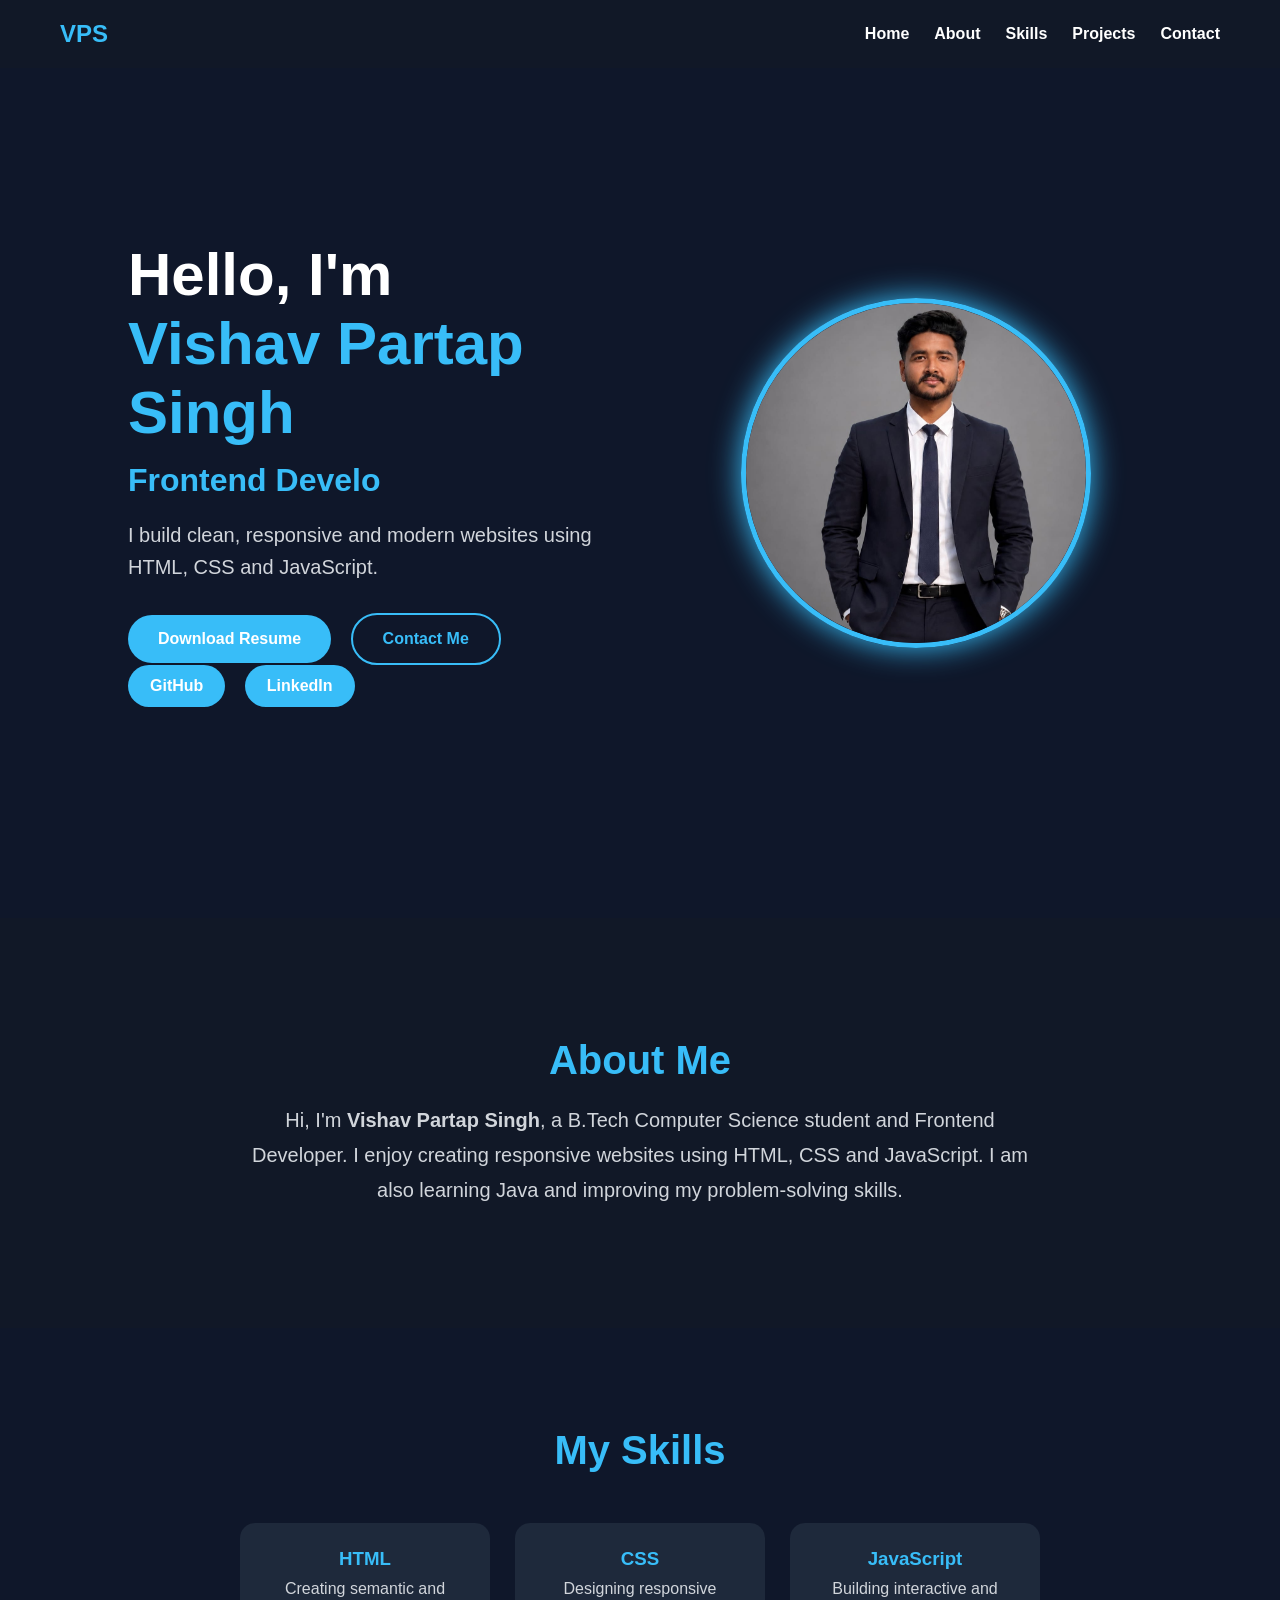
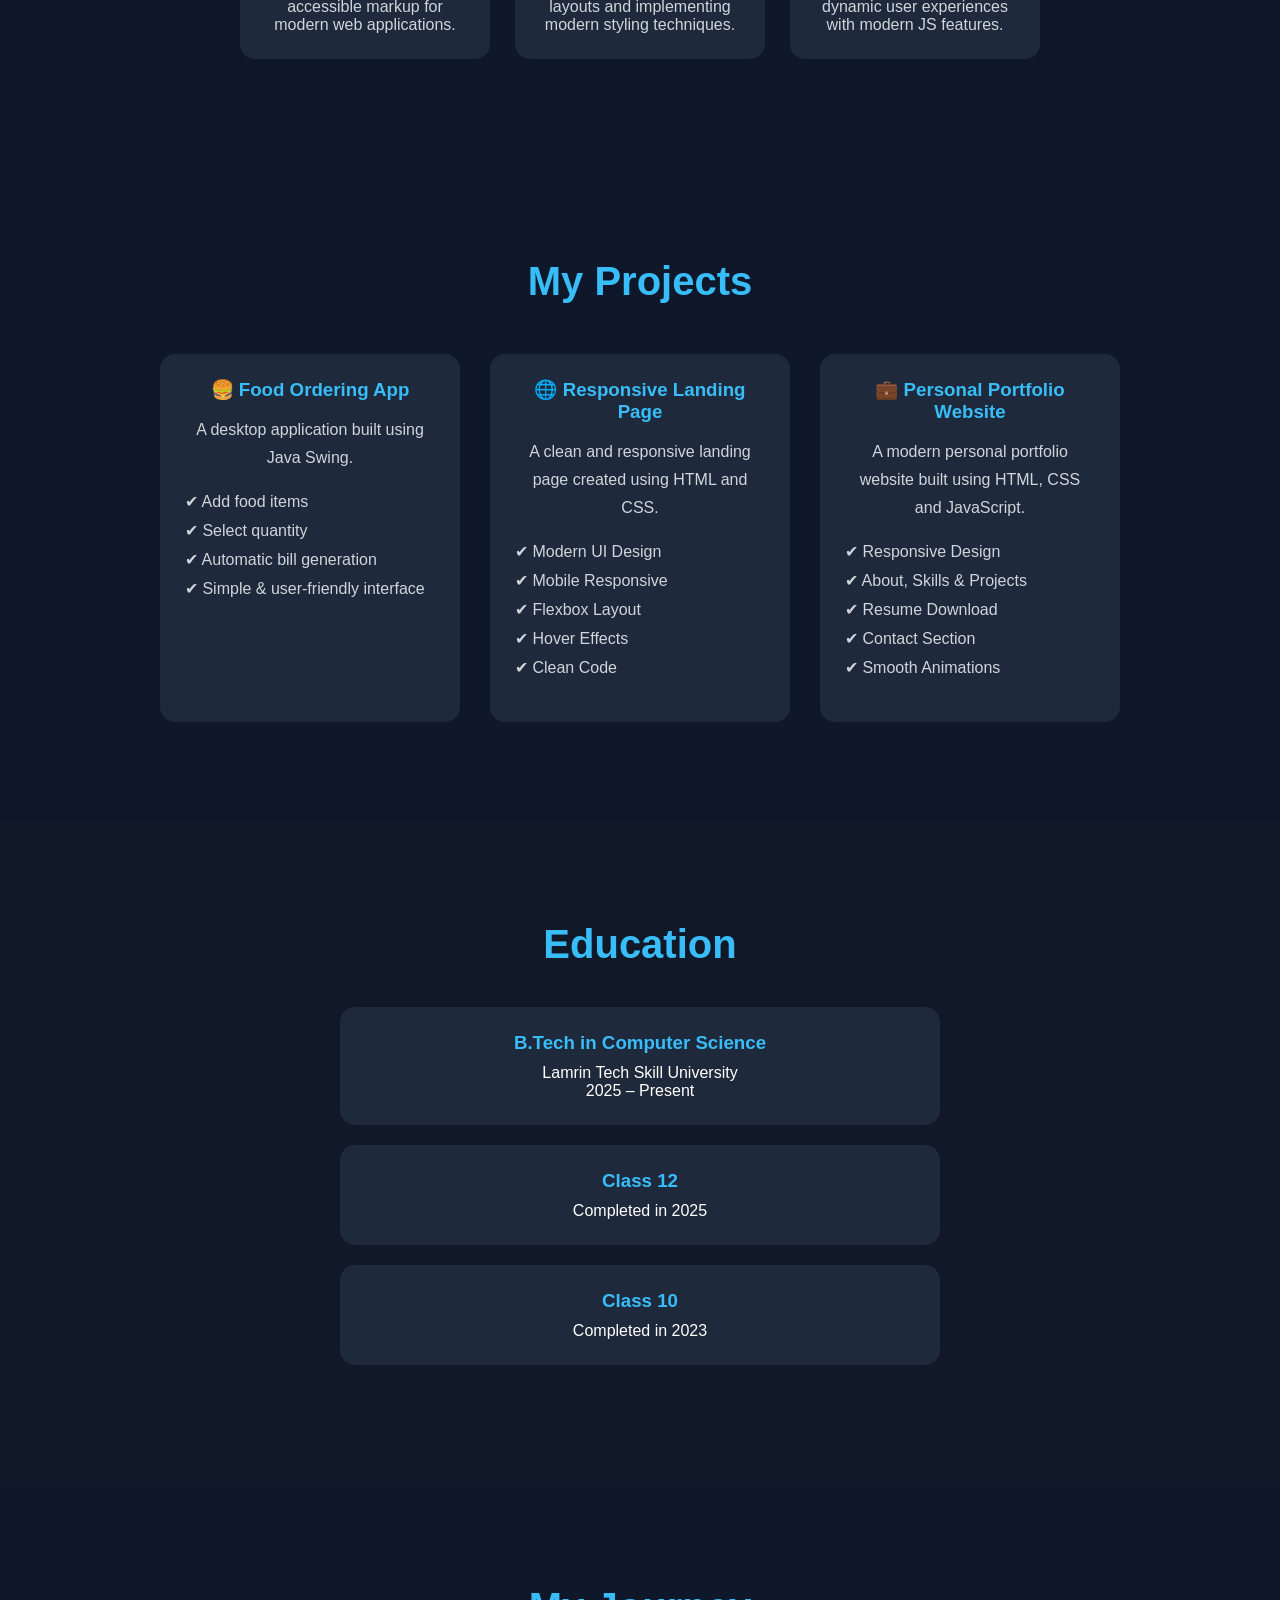
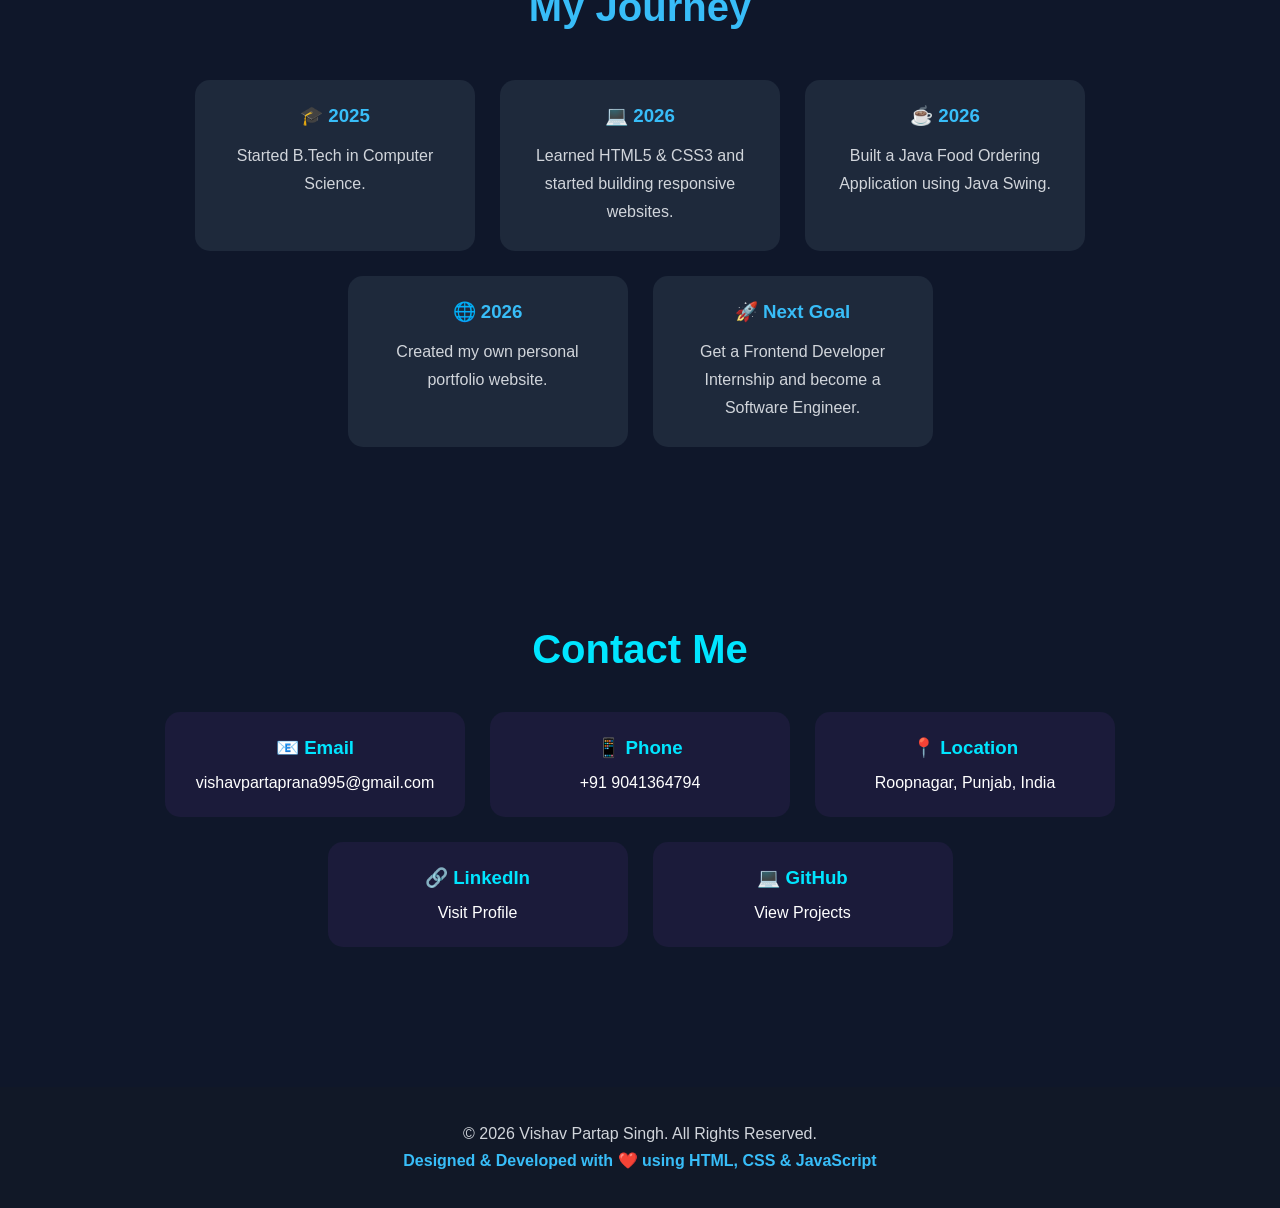
==== commit 1dd7ab4c: "Add files via upload" ====
--- a/index.html
+++ b/index.html
@@ -35,9 +35,7 @@
                 I build clean, responsive and modern websites using HTML, CSS and JavaScript.
             </p>
 
-    <a href="resume/resume.pdf" download class="btn">
-    Download Resume
-</a>
+    <a href="resume.pdf" download class="btn">Download Resume</a>
 
 <a href="#contact" class="btn2">
     Contact Me
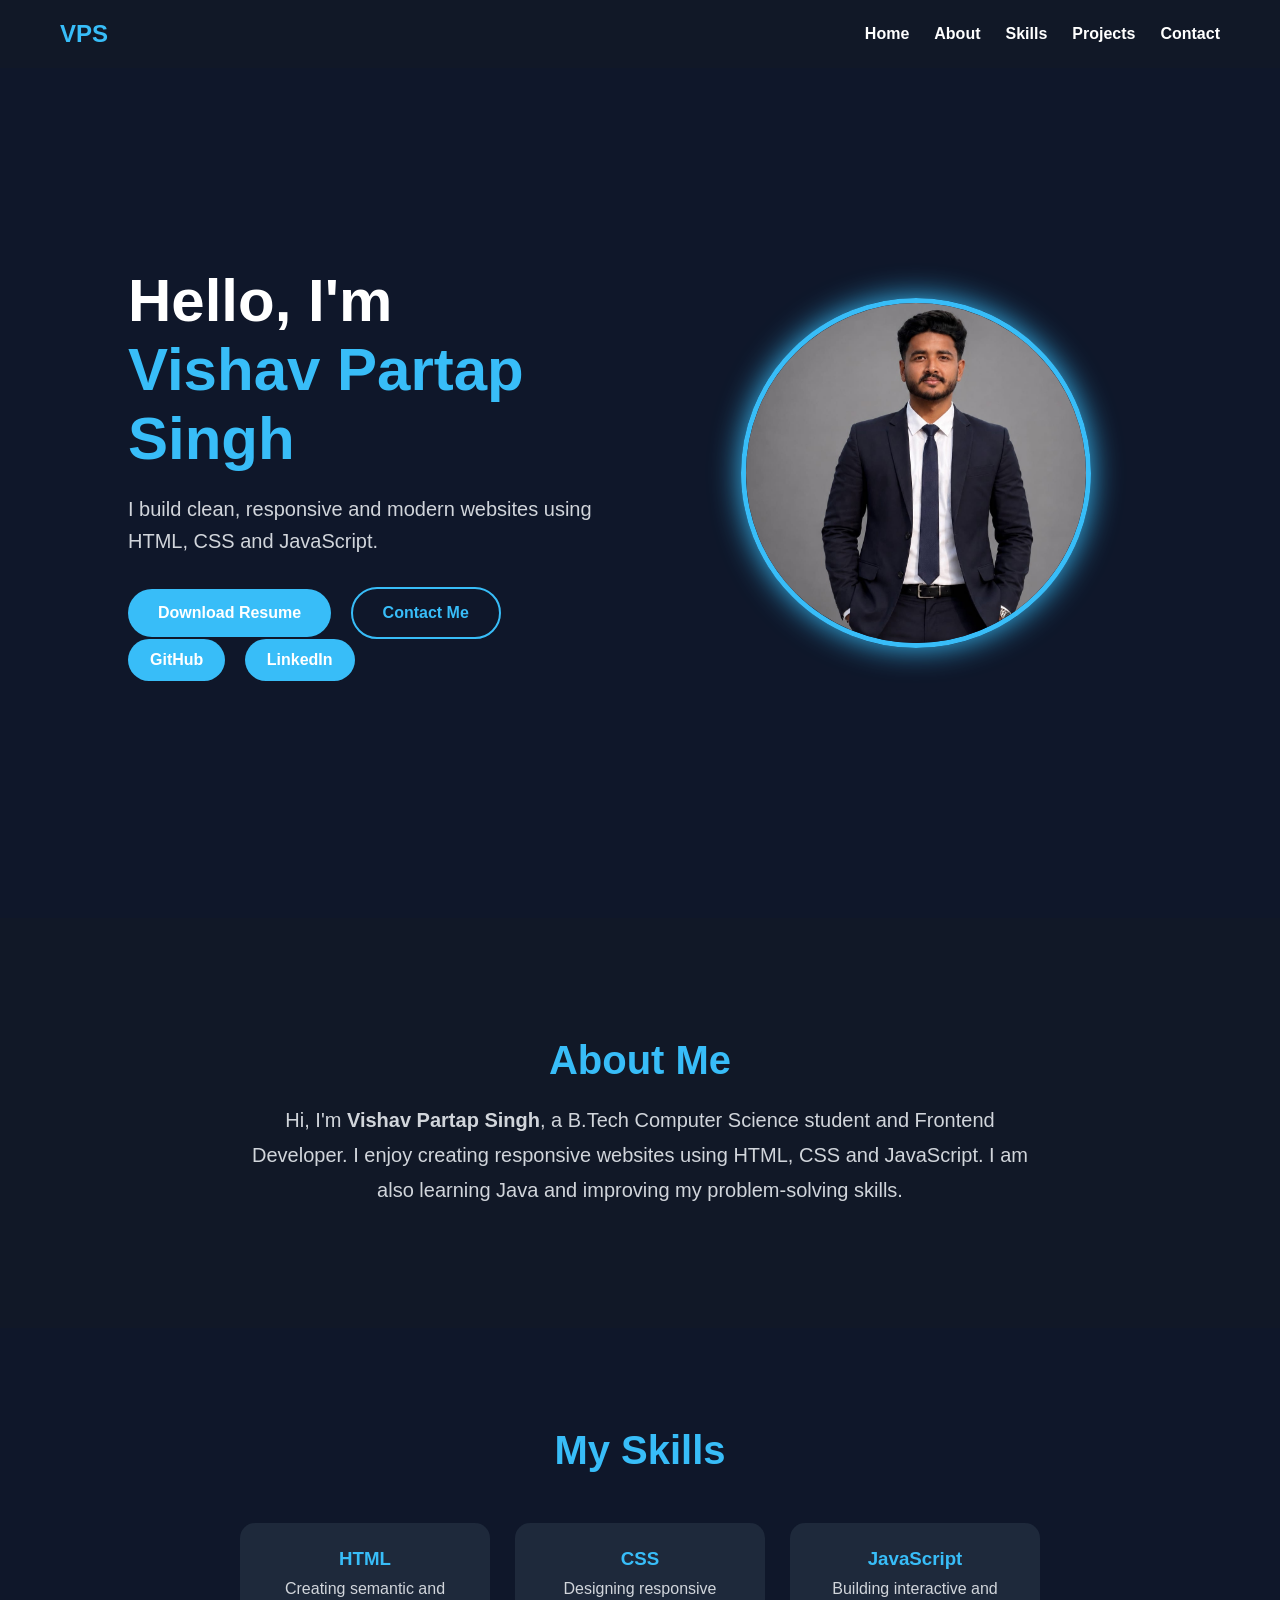
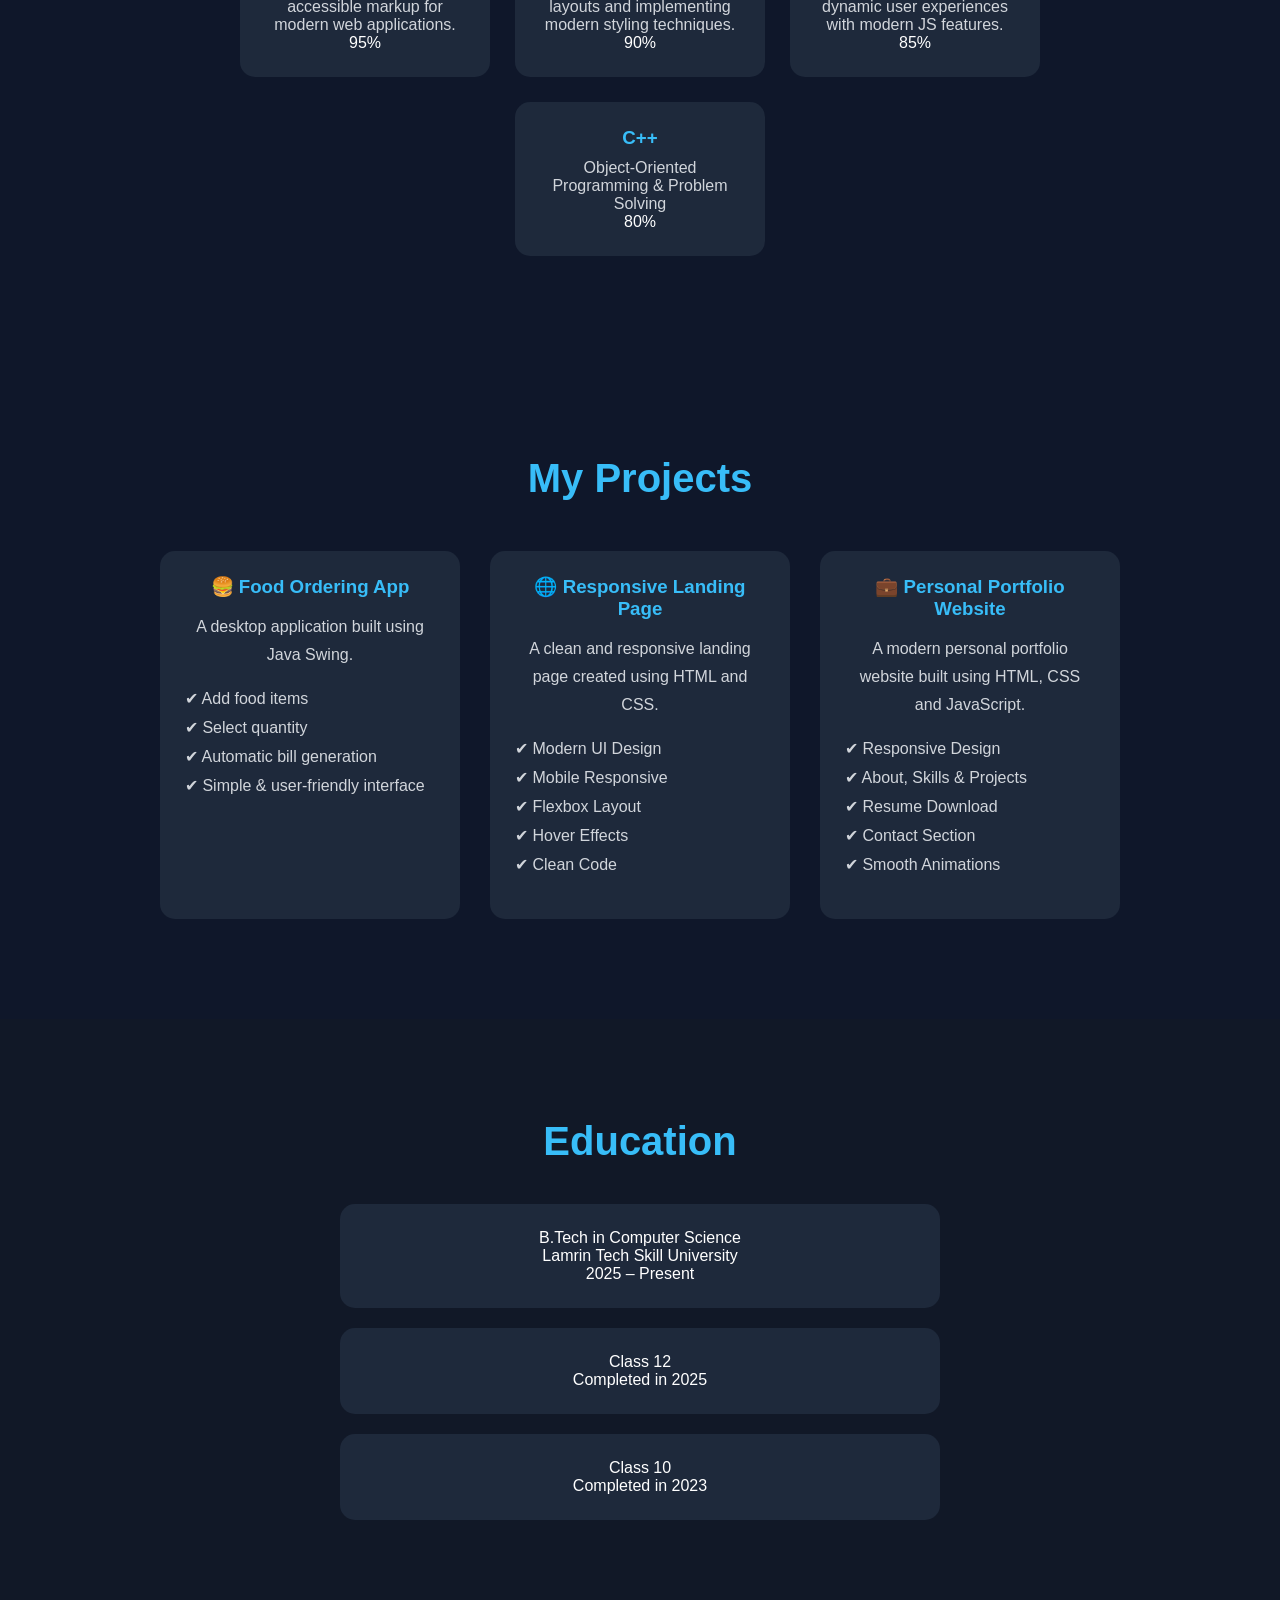
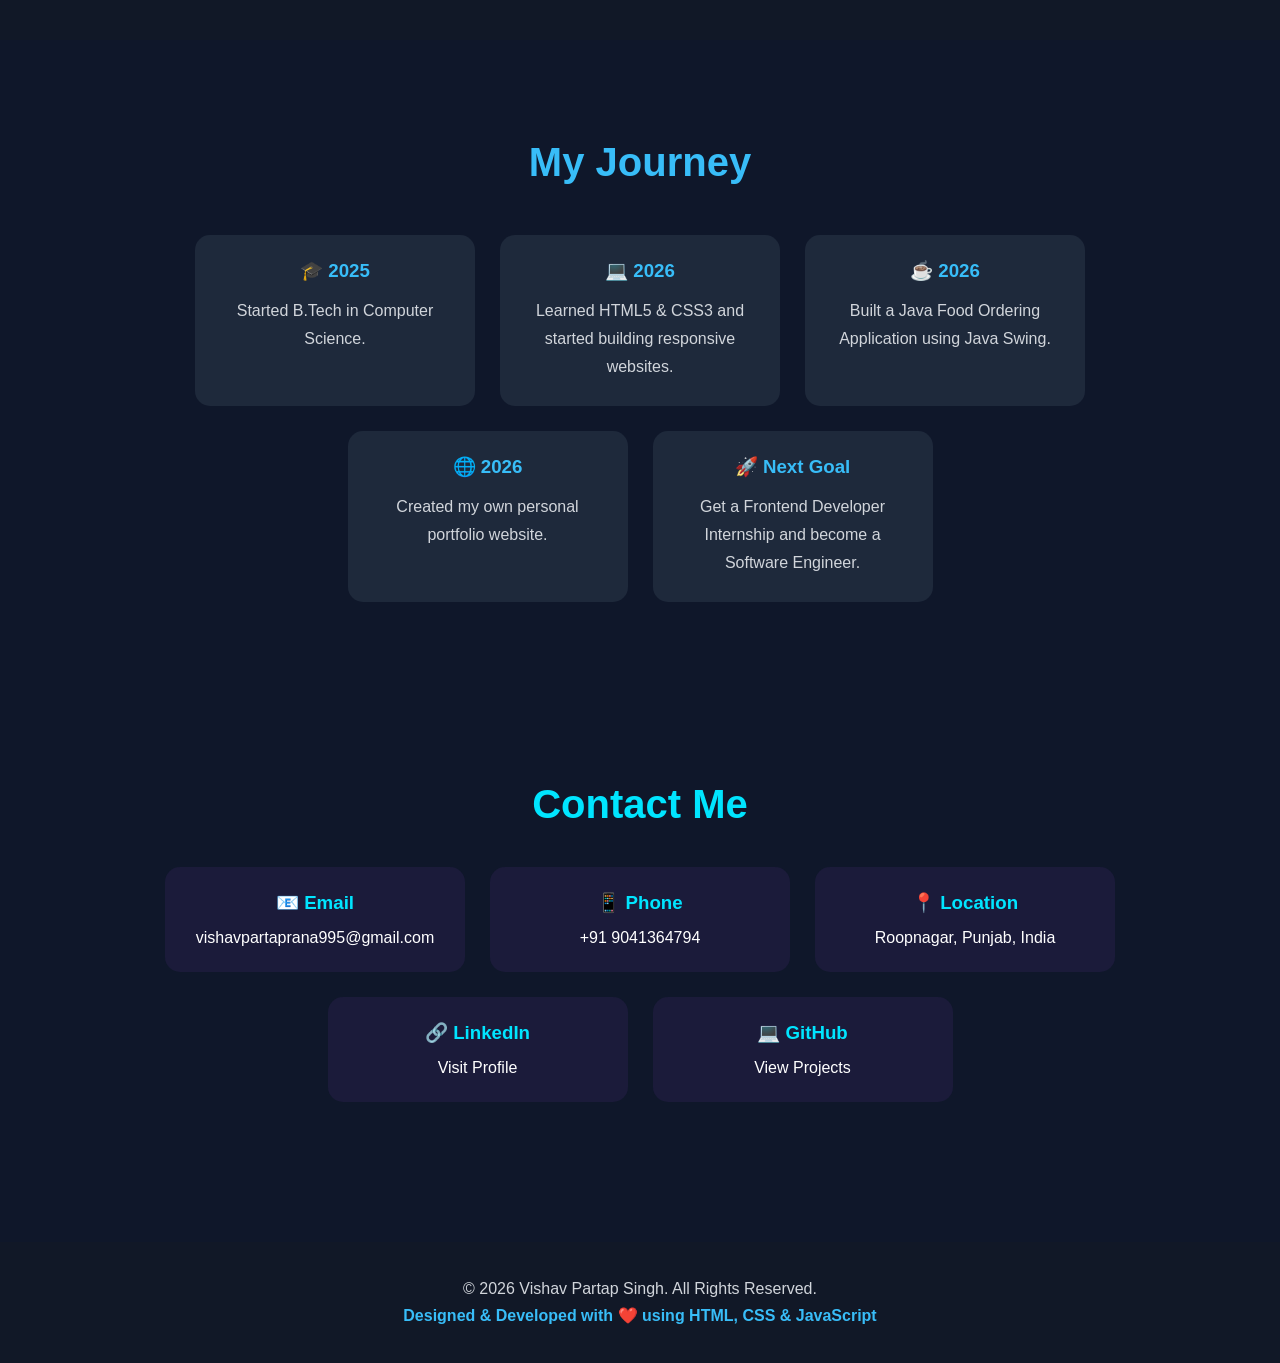
==== commit 917d059a: "Add files via upload" ====
--- a/index.html
+++ b/index.html
@@ -1,5 +1,6 @@
 <!DOCTYPE html>
 <html lang="en">
+    <link rel="stylesheet" href="https://unpkg.com/aos@2.3.4/dist/aos.css">
 <head>
     <meta charset="UTF-8">
     <meta name="viewport" content="width=device-width, initial-scale=1.0">
@@ -55,7 +56,8 @@
     </div>
 </section>
 
-<section id="about">
+<section id="about"
+    data-aos="fade-up">
     <h2>About Me</h2>
 
     <p>
@@ -63,29 +65,47 @@
     </p>
 </section>
 
-<section id="skills">
+<section id="skills"
+    data-aos="zoom-in">
     <h2>My Skills</h2>
 
     <div class="skills-container">
         <div class="skill-card">
             <h3>HTML</h3>
             <p>Creating semantic and accessible markup for modern web applications.</p>
+            <div class="progress">
+    <div class="progress-bar html">95%</div>
+</div>
         </div>
 
         <div class="skill-card">
             <h3>CSS</h3>
             <p>Designing responsive layouts and implementing modern styling techniques.</p>
+            <div class="progress">
+    <div class="progress-bar css">90%</div>
+</div>
         </div>
 
         <div class="skill-card">
             <h3>JavaScript</h3>
             <p>Building interactive and dynamic user experiences with modern JS features.</p>
-        </div>
-    </div>
-</section>
-
-<section id="projects">
-
+            <div class="progress">
+    <div class="progress-bar javascript">85%</div>
+</div>
+        </div>
+        <div class="skill-card">
+    <h3>C++</h3>
+    <p>Object-Oriented Programming & Problem Solving</p>
+
+    <div class="progress">
+        <div class="progress-bar java">80%</div>
+    </div>
+</div>
+    </div>
+</section>
+
+<section id="projects"
+data-aos="fade-left">
     <h2>My Projects</h2>
 
     <div class="projects-container">
@@ -142,30 +162,30 @@
 
 </section>
 
-<section id="education">
-
+<section id="education"
+data-aos="fade-right">
     <h2>Education</h2>
 
-    <div class="education-card">
+    <div class="education-card" 
         <h3>B.Tech in Computer Science</h3>
         <p>Lamrin Tech Skill University</p>
         <p>2025 – Present</p>
     </div>
 
-    <div class="education-card">
+    <div class="education-card" 
         <h3>Class 12</h3>
         <p>Completed in 2025</p>
     </div>
 
-    <div class="education-card">
+    <div class="education-card" 
         <h3>Class 10</h3>
         <p>Completed in 2023</p>
     </div>
 
 </section>
 
-<section id="journey">
-
+<section id="journey"
+data-aos="fade-up">
     <h2>My Journey</h2>
 
     <div class="journey-container">
@@ -199,7 +219,8 @@
 
 </section>
 
-<section id="contact">
+<section id="contact"
+    data-aos="zoom-in-up">
     <h2>Contact Me</h2>
 
     <div class="contact-container">
@@ -238,7 +259,11 @@
     <p>Designed & Developed with ❤️ using HTML, CSS & JavaScript</p>
 </footer>
 
-<script src="script.js"></script>
-
-</body>
-</html>+<script src="https://unpkg.com/aos@2.3.4/dist/aos.js"></script>
+
+<script>
+AOS.init({
+    duration:1000,
+    once:true
+});
+</script>
